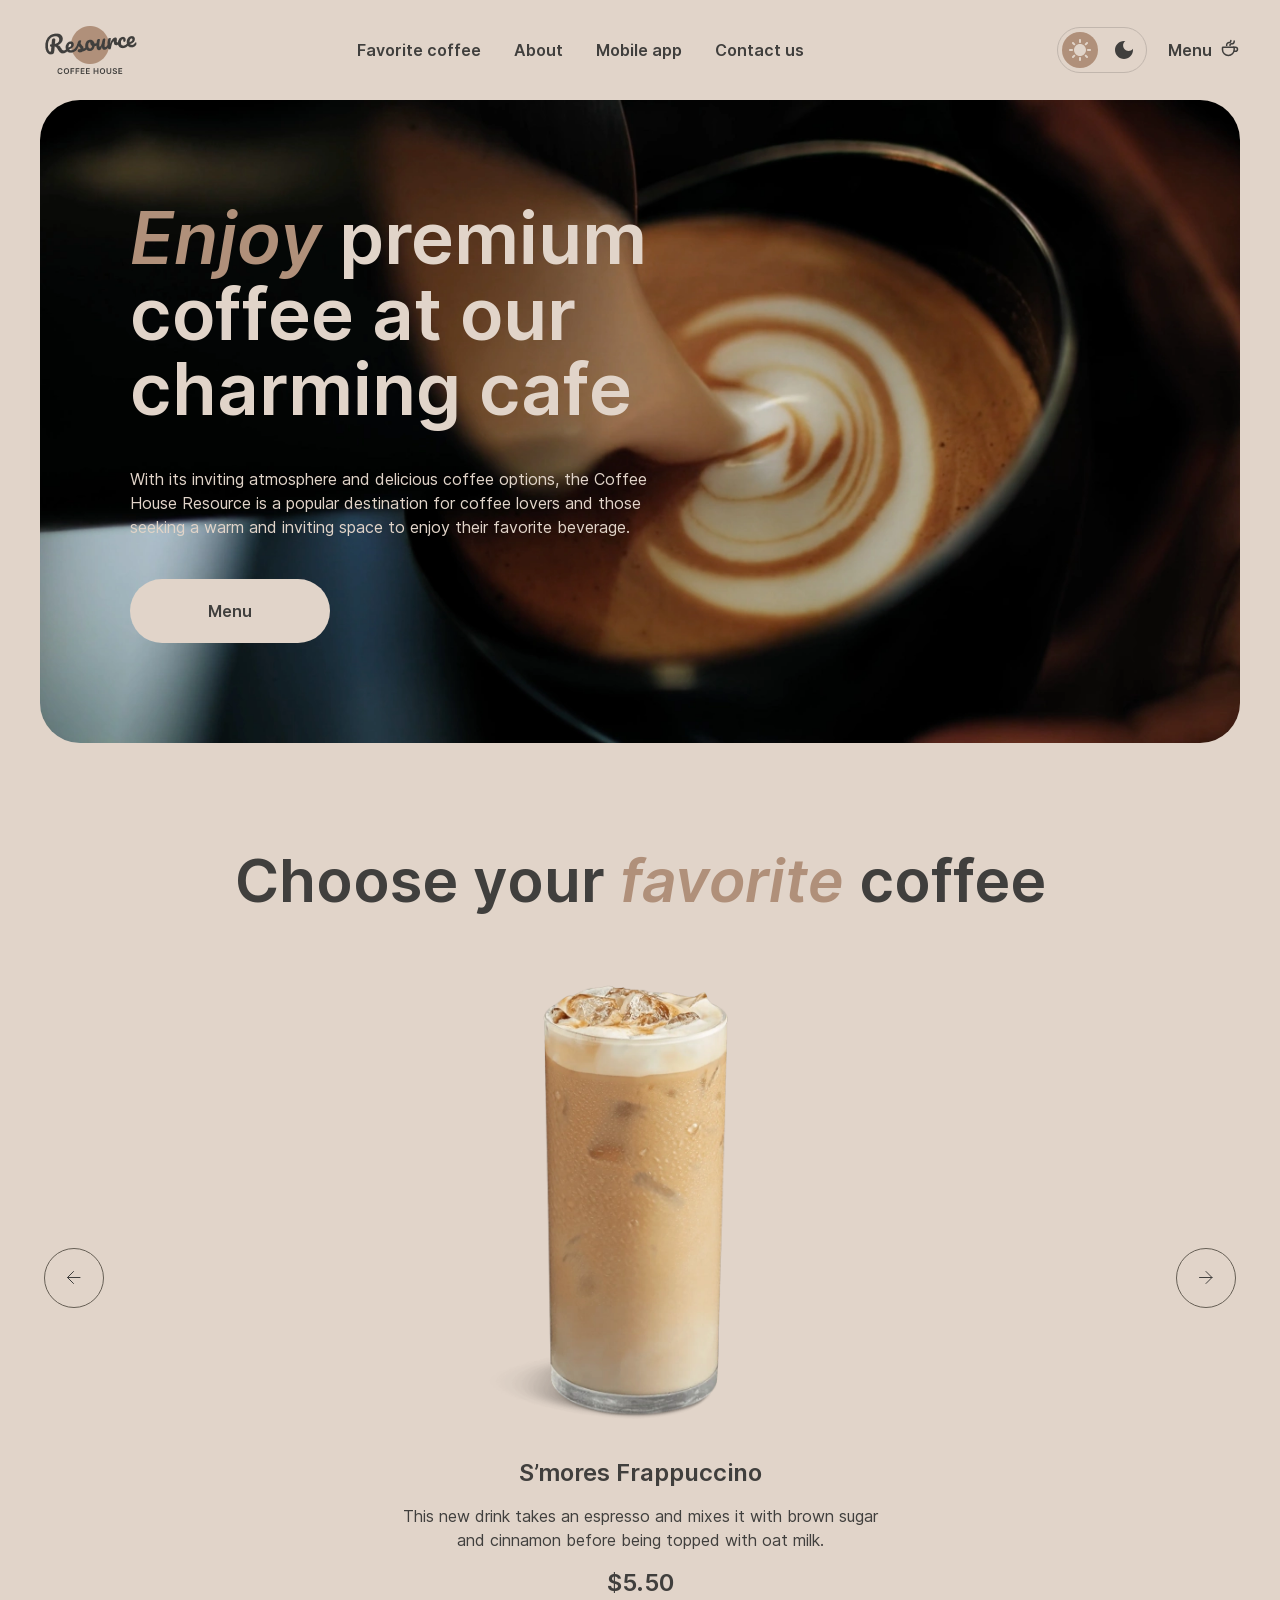
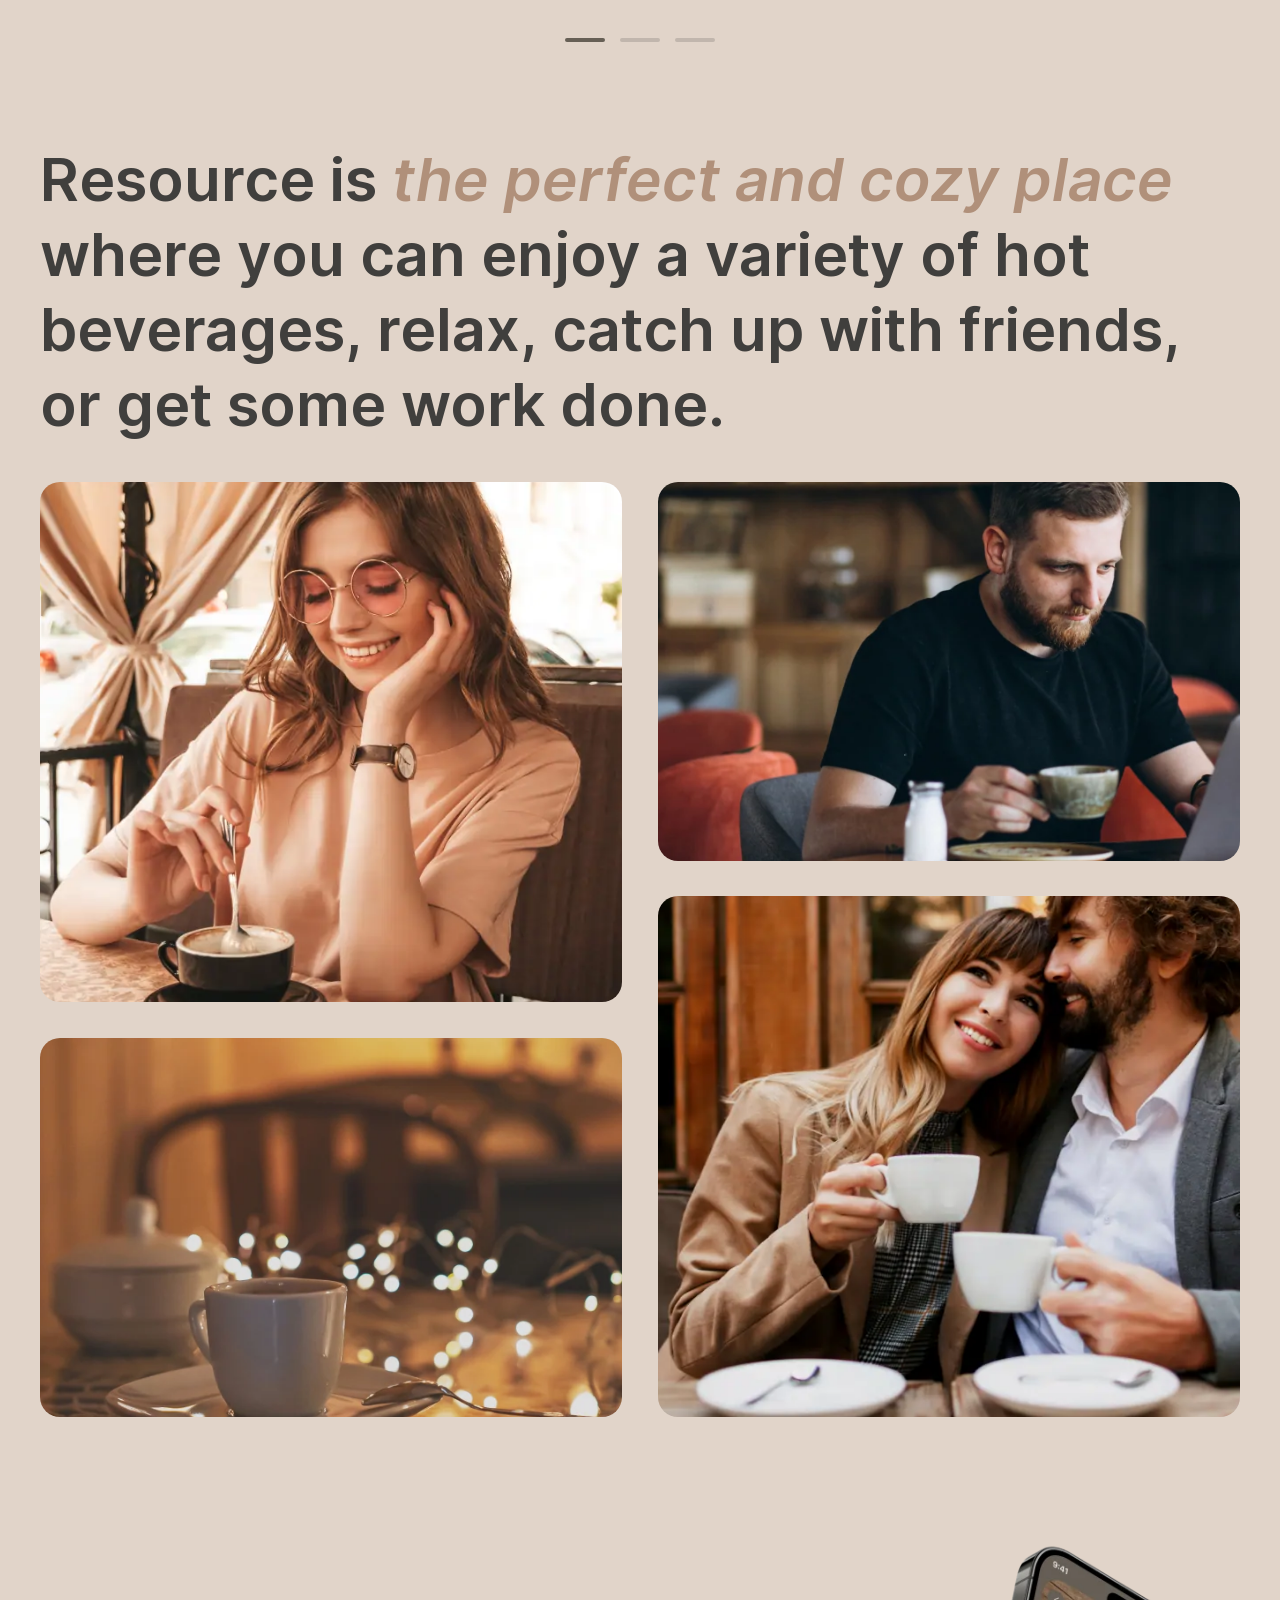
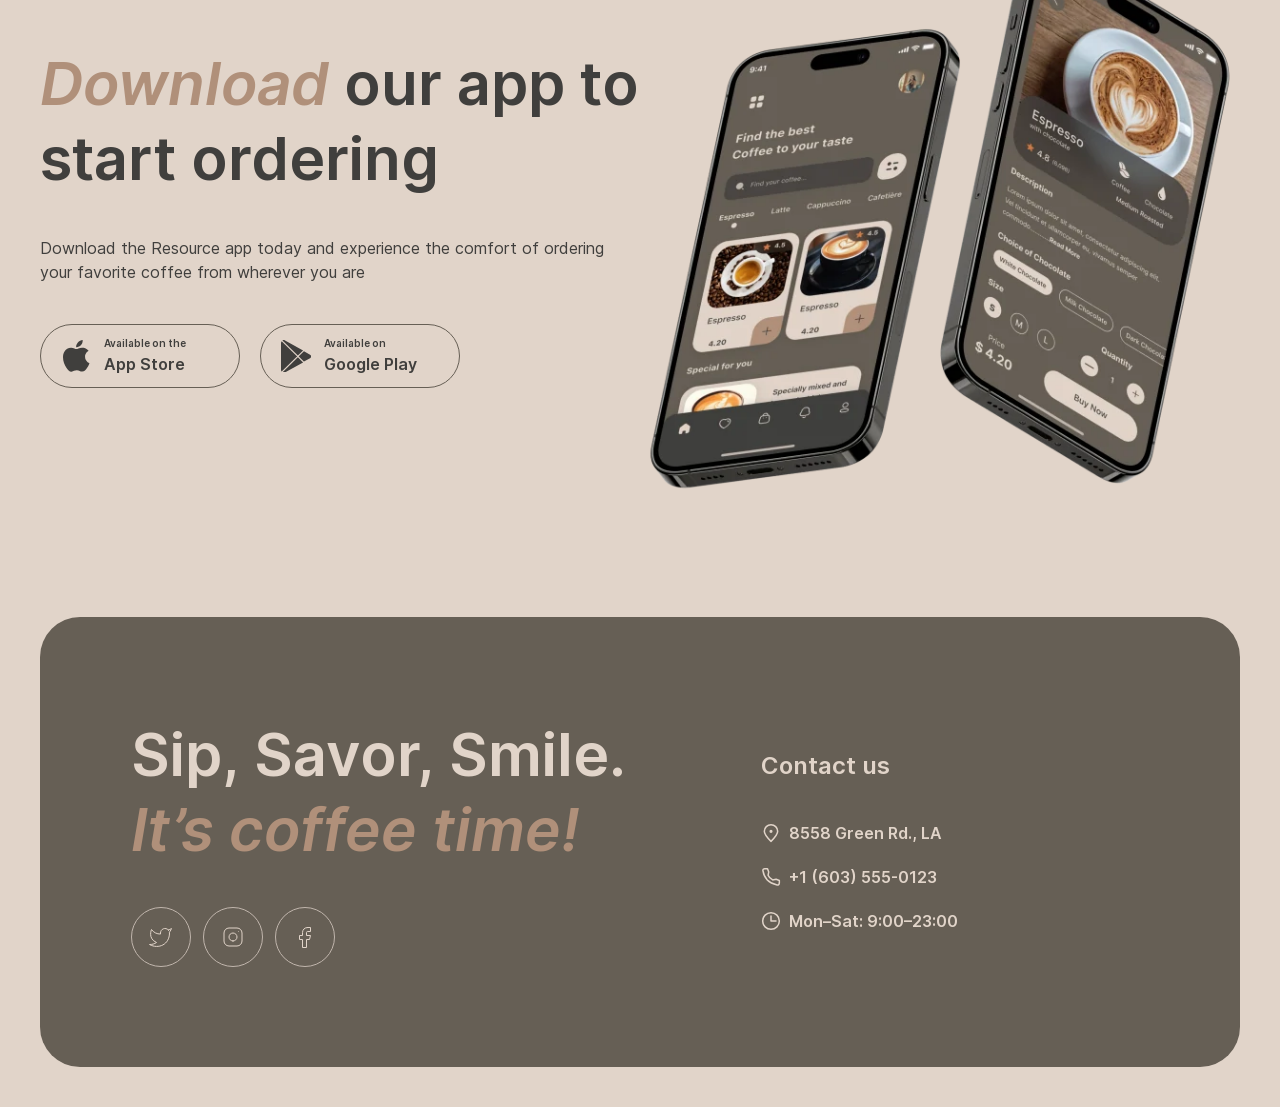
==== index.html @ cd3f3526 "feat: implement theme switching" ====
<!doctype html>
<html lang="en">
  <head>
    <meta charset="UTF-8" />
    <meta name="viewport" content="width=device-width, initial-scale=1.0" />
    <title>Coffee House</title>
    <link rel="stylesheet" href="./css/modern-normalize.css" />
    <link rel="stylesheet" href="./css/common.css" />
    <link rel="stylesheet" href="./css/header.css" />
    <link rel="stylesheet" href="./css/index.css" />
    <link rel="stylesheet" href="./css/footer.css" />

    <script>
      if (localStorage.getItem("theme-taty4-kcnThs7") === "dark") {
        document.documentElement.setAttribute("data-theme", "dark");
      }
    </script>

    <script type="module" defer src="./assets/js/index.js"></script>
  </head>
  <body>
    <div class="bgc-wrapper">
      <header class="header">
        <a class="header-logo" href="./index.html"></a>
        <nav class="header-nav">
          <ul class="nav-list">
            <li class="nav-item">
              <a href="#favorite-coffee">Favorite coffee</a>
            </li>
            <li class="nav-item"><a href="#about">About</a></li>
            <li class="nav-item"><a href="#mobile-apps">Mobile app</a></li>
            <li class="nav-item"><a href="#footer">Contact us</a></li>
          </ul>
        </nav>
        <div class="header-actions">
          <div class="header-theme">
            <input
              class="input-header"
              type="radio"
              name="theme"
              id="light-theme"
              value="light"
            />
            <label for="light-theme" class="label-light">
              <svg
                viewBox="0 0 22 22"
                xmlns="http://www.w3.org/2000/svg"
                xmlns:xlink="http://www.w3.org/1999/xlink"
                width="22.000000"
                height="22.000000"
                fill="none"
                customFrame="#000000"
              >
                <path
                  id="Sun"
                  d="M10 3L10 1C10 0.45 10.45 0 11 0C11.55 0 12 0.45 12 1L12 3C12 3.55 11.55 4 11 4C10.45 4 10 3.55 10 3ZM17.36 6.05L18.77 4.63C19.16 4.24 19.16 3.61 18.77 3.22C18.38 2.83 17.75 2.83 17.36 3.22L15.95 4.64C15.56 5.03 15.56 5.66 15.95 6.05C16.34 6.44 16.97 6.44 17.36 6.05ZM21 10L19 10C18.45 10 18 10.45 18 11C18 11.55 18.45 12 19 12L21 12C21.55 12 22 11.55 22 11C22 10.45 21.55 10 21 10ZM11 18C10.45 18 10 18.45 10 19L10 21C10 21.55 10.45 22 11 22C11.55 22 12 21.55 12 21L12 19C12 18.45 11.55 18 11 18ZM4.64 6.05L3.22 4.64C2.83 4.25 2.83 3.61 3.22 3.23C3.61 2.85 4.25 2.84 4.63 3.23L6.04 4.64C6.43 5.03 6.43 5.67 6.04 6.05C5.65 6.43 5.02 6.44 4.64 6.05ZM15.95 15.95C15.56 16.34 15.56 16.98 15.95 17.36L17.36 18.77C17.75 19.16 18.39 19.16 18.77 18.77C19.16 18.38 19.16 17.74 18.77 17.36L17.36 15.95C16.98 15.56 16.34 15.56 15.95 15.95ZM1 12L3 12C3.55 12 4 11.55 4 11C4 10.45 3.55 10 3 10L1 10C0.45 10 0 10.45 0 11C0 11.55 0.45 12 1 12ZM4.64 18.78L6.05 17.37C6.44 16.98 6.44 16.34 6.05 15.96C5.66 15.58 5.02 15.57 4.64 15.96L3.23 17.37C2.84 17.76 2.84 18.4 3.23 18.78C3.61 19.17 4.25 19.17 4.64 18.78ZM11 5C7.69 5 5 7.69 5 11C5 14.31 7.69 17 11 17C14.31 17 17 14.31 17 11C17 7.69 14.31 5 11 5Z"
                  fill-rule="evenodd"
                />
              </svg>
            </label>
            <input
              class="input-header"
              type="radio"
              name="theme"
              id="dark-theme"
              value="dark"
            />
            <label for="dark-theme" class="label-dark">
              <svg
                viewBox="0 0 18 18"
                xmlns="http://www.w3.org/2000/svg"
                xmlns:xlink="http://www.w3.org/1999/xlink"
                width="18.000000"
                height="18.000000"
                fill="none"
                customFrame="#000000"
              >
                <path
                  id="Moon"
                  d="M9 0C4.03 0 0 4.03 0 9C0 13.97 4.03 18 9 18C13.97 18 18 13.97 18 9C18 8.54 17.96 8.08 17.9 7.64C16.92 9.01 15.32 9.9 13.5 9.9C10.52 9.9 8.1 7.48 8.1 4.5C8.1 2.69 8.99 1.08 10.36 0.0999999C9.92 0.0399999 9.46 0 9 0Z"
                  fill-rule="nonzero"
                />
              </svg>
            </label>
          </div>
          <a class="link-menu" href="./coffee.html"
            >Menu
            <svg
              viewBox="0 0 20 20"
              xmlns="http://www.w3.org/2000/svg"
              xmlns:xlink="http://www.w3.org/1999/xlink"
              width="20.000000"
              height="20.000000"
              fill="none"
            >
              <path
                id="Vector"
                d="M0 7.73333C0 8.0647 0.268629 8.33333 0.6 8.33333L11.0667 8.33333C11.398 8.33333 11.6667 8.0647 11.6667 7.73333L11.6667 5.83333C11.6667 2.61167 9.05499 0 5.83333 0C2.61167 0 0 2.61167 0 5.83333L0 7.73333Z"
                stroke-linecap="round"
                stroke-linejoin="round"
                stroke-width="1.500000"
                transform="matrix(-1,0,0,-1,14.167,17.5)"
              />
              <path
                id="Vector 13"
                d="M4.16667 4.58333C4.16667 3.75 3.57143 2.91667 2.38095 2.91667C1.06599 2.91667 0 1.85068 0 0.535714L0 0"
                stroke-linecap="round"
                stroke-linejoin="round"
                stroke-width="1.500000"
                transform="matrix(-1,0,0,1,14.167,2.91675)"
              />
              <path
                id="Vector 14"
                d="M4.16667 5L4.16667 4.58333C4.16667 3.20262 3.04738 2.08333 1.66667 2.08333C0.746192 2.08333 0 1.33714 0 0.416667L0 0"
                stroke-linecap="round"
                stroke-linejoin="round"
                stroke-width="1.500000"
                transform="matrix(-1,0,0,1,10.833,2.5)"
              />
              <path
                id="Vector"
                d="M13.333 9.16675L15.4163 9.16675C16.5669 9.16675 17.4997 10.0995 17.4997 11.2501C17.4997 12.4007 16.5669 13.3334 15.4163 13.3334L14.1663 13.3334"
                stroke-linecap="round"
                stroke-linejoin="round"
                stroke-width="1.500000"
              />
            </svg>
          </a>
          <button class="burger-button"></button>
        </div>
      </header>
      <main>
        <section class="home-section">
          <div class="home-content">
            <h1 class="home-heading">
              <span class="text-accent">Enjoy</span> premium coffee at our
              charming cafe
            </h1>
            <p class="home-description">
              With its inviting atmosphere and delicious coffee options, the
              Coffee House Resource is a popular destination for coffee lovers
              and those seeking a warm and inviting space to enjoy their
              favorite beverage.
            </p>
            <a class="home-link" href="./coffee.html"
              ><span class="home-link-text"
                >Menu
                <svg
                  viewBox="0 0 20 20"
                  xmlns="http://www.w3.org/2000/svg"
                  xmlns:xlink="http://www.w3.org/1999/xlink"
                  width="20.000000"
                  height="20.000000"
                  fill="none"
                >
                  <path
                    id="Vector"
                    d="M0 7.73333C0 8.0647 0.268629 8.33333 0.6 8.33333L11.0667 8.33333C11.398 8.33333 11.6667 8.0647 11.6667 7.73333L11.6667 5.83333C11.6667 2.61167 9.05499 0 5.83333 0C2.61167 0 0 2.61167 0 5.83333L0 7.73333Z"
                    stroke-linecap="round"
                    stroke-linejoin="round"
                    stroke-width="1.500000"
                    transform="matrix(-1,0,0,-1,14.167,17.5)"
                  />
                  <path
                    id="Vector 13"
                    d="M4.16667 4.58333C4.16667 3.75 3.57143 2.91667 2.38095 2.91667C1.06599 2.91667 0 1.85068 0 0.535714L0 0"
                    stroke-linecap="round"
                    stroke-linejoin="round"
                    stroke-width="1.500000"
                    transform="matrix(-1,0,0,1,14.167,2.91675)"
                  />
                  <path
                    id="Vector 14"
                    d="M4.16667 5L4.16667 4.58333C4.16667 3.20262 3.04738 2.08333 1.66667 2.08333C0.746192 2.08333 0 1.33714 0 0.416667L0 0"
                    stroke-linecap="round"
                    stroke-linejoin="round"
                    stroke-width="1.500000"
                    transform="matrix(-1,0,0,1,10.833,2.5)"
                  />
                  <path
                    id="Vector"
                    d="M13.333 9.16675L15.4163 9.16675C16.5669 9.16675 17.4997 10.0995 17.4997 11.2501C17.4997 12.4007 16.5669 13.3334 15.4163 13.3334L14.1663 13.3334"
                    stroke-linecap="round"
                    stroke-linejoin="round"
                    stroke-width="1.500000"
                  />
                </svg>
              </span>
            </a>
          </div>
        </section>
        <section class="favorite-section" id="favorite-coffee">
          <h2 class="title-section">
            Choose your <span class="text-accent">favorite</span> coffee
          </h2>
          <div class="slider-container">
            <button class="slider-button slider-button-left">
              <svg
                viewBox="0 0 13.5 13.004"
                xmlns="http://www.w3.org/2000/svg"
                xmlns:xlink="http://www.w3.org/1999/xlink"
                width="13.500000"
                height="13.004028"
                fill="none"
                customFrame="#000000"
              >
                <path
                  id="Vector"
                  d="M13 6.50201L0.5 6.50201M6.5 12.502L0.5 6.50201L6.5 0.502014"
                  stroke-linecap="round"
                  stroke-linejoin="round"
                  stroke-width="1.000000"
                />
              </svg>
            </button>
            <div class="slide">
              <div class="slide-image">
                <img
                  src="./assets/images/slider/coffee-slider-1.webp"
                  alt="Image of frappuccino"
                />
              </div>
              <div class="slide-description">
                <h3 class="coffee-title">S’mores Frappuccino</h3>
                <p class="coffee-description">
                  This new drink takes an espresso and mixes it with brown sugar
                  and cinnamon before being topped with oat milk.
                </p>
                <p class="coffee-price">$5.50</p>
              </div>
            </div>
            <button class="slider-button slider-button-right">
              <svg
                viewBox="0 0 13.5 13.004"
                xmlns="http://www.w3.org/2000/svg"
                xmlns:xlink="http://www.w3.org/1999/xlink"
                width="13.500000"
                height="13.004028"
                fill="none"
                customFrame="#000000"
              >
                <path
                  id="Vector"
                  d="M12.5 6L0 6M6 12L0 6L6 0"
                  stroke-linecap="round"
                  stroke-linejoin="round"
                  stroke-width="1.000000"
                  transform="matrix(-1,0,0,1,13,0.502014)"
                />
              </svg>
            </button>
          </div>
          <div class="bullets-container">
            <span class="bullet active"></span>
            <span class="bullet"></span>
            <span class="bullet"></span>
          </div>
        </section>
        <section class="about-section" id="about">
          <h2 class="title-section">
            Resource is
            <span class="text-accent">the perfect and cozy place</span> where
            you can enjoy a variety of hot beverages, relax, catch up with
            friends, or get some work done.
          </h2>
          <div class="about-gallery">
            <div class="about-gallery-part">
              <div class="about-gallery-item item-1">
                <img src="./assets/images/about/about-1 .webp" alt="" />
              </div>
              <div class="about-gallery-item item-2">
                <img src="./assets/images/about/about-2.webp" alt="" />
              </div>
            </div>
            <div class="about-gallery-part">
              <div class="about-gallery-item item-3">
                <img src="./assets/images/about/about-3.webp" alt="" />
              </div>
              <div class="about-gallery-item item-4">
                <img src="./assets/images/about/about-4.webp" alt="" />
              </div>
            </div>
          </div>
        </section>
        <section class="section-apps" id="mobile-apps">
          <div class="apps-content">
            <h2 class="title-section">
              <span class="text-accent">Download</span> our app to start
              ordering
            </h2>
            <p class="apps-description">
              Download the Resource app today and experience the comfort of
              ordering your favorite coffee from wherever you are
            </p>

            <div class="apps-buttons">
              <button class="apps-button button-app-store">
                <svg
                  viewBox="0 0 26.4092 31.6486"
                  xmlns="http://www.w3.org/2000/svg"
                  xmlns:xlink="http://www.w3.org/1999/xlink"
                  width="30.409180"
                  height="31.648560"
                  fill="none"
                  customFrame="#000000"
                >
                  <path
                    id="Vector"
                    d="M19.648 -0C19.8592 1.872 19.0983 3.7167 17.9863 5.07264C16.8259 6.40748 14.9695 7.42846 13.1615 7.29696C12.9248 5.49566 13.8409 3.58024 14.8664 2.41164C16.0256 1.08548 18.0384 0.06948 19.648 -0ZM25.5669 10.7989C25.3653 10.9162 22.0212 12.8621 22.0578 16.8306C22.0998 21.6229 26.3572 23.2071 26.4093 23.2245C26.3839 23.3361 25.7426 25.5108 24.1458 27.719C22.8124 29.6629 21.4153 31.5635 19.1963 31.5982C18.1414 31.6219 17.429 31.3261 16.6868 31.0179C15.9125 30.6964 15.1057 30.3614 13.8435 30.3614C11.3483 30.3614 10.576 31.5635 8.50842 31.6466C6.39504 31.7223 4.7804 29.5711 3.3986 27.6446C0.6363 23.7107 -1.514 16.5589 1.36918 11.6922C2.76624 9.30542 5.31352 7.76836 8.03638 7.72742C9.2354 7.70352 10.3854 8.15406 11.3935 8.549C12.1645 8.85104 12.8524 9.12056 13.4159 9.12056C13.9109 9.12056 14.5795 8.86182 15.3589 8.56024C16.5871 8.08496 18.0901 7.50334 19.6213 7.66044C20.6684 7.6902 23.6483 8.06362 25.5709 10.7966L25.5669 10.7989Z"
                    fill-rule="evenodd"
                  />
                </svg>

                <span class="apps-button-content">
                  <span class="apps-button-available">Available on the</span>
                  <span class="apps-button-name">App Store</span>
                </span>
              </button>
              <button class="apps-button button-google-play">
                <svg
                  viewBox="0 0 30.3428 32.7933"
                  xmlns="http://www.w3.org/2000/svg"
                  xmlns:xlink="http://www.w3.org/1999/xlink"
                  width="30.342773"
                  height="32.793335"
                  fill="none"
                  customFrame="#000000"
                >
                  <g id="Icon">
                    <path
                      id="Vector"
                      d="M0.572202 30.0694C0.209755 29.6994 0 29.1235 0 28.3776L0 1.77295C0 1.02708 0.209755 0.451132 0.572202 0.0812048L0.661658 0L15.9523 14.9024L15.9523 15.2542L0.661658 30.1566L0.572202 30.0694Z"
                      fill-rule="nonzero"
                      transform="matrix(1,0,0,-1,0,31.4724)"
                    />
                    <path
                      id="Vector"
                      d="M5.09122 0L0 4.96996L0 5.32184L5.09739 10.2918L5.21152 10.2271L11.2482 6.87824C12.971 5.92786 12.971 4.36394 11.2482 3.40754L5.21152 0.0646638L5.09122 0Z"
                      fill-rule="nonzero"
                      transform="matrix(1,0,0,-1,17.8027,21.54)"
                    />
                    <path
                      id="Vector"
                      d="M20.5916 10.3926L15.3801 15.4739L0 0.476785C0.572203 -0.109685 1.50531 -0.180363 2.56643 0.406106L20.5916 10.3926Z"
                      fill-rule="nonzero"
                      transform="matrix(1,0,0,-1,1.49805,32.7935)"
                    />
                    <path
                      id="Vector"
                      d="M20.5916 5.08123L2.56643 15.0678C1.50531 15.6482 0.572203 15.5775 0 14.9911L15.3801 0L20.5916 5.08123Z"
                      fill-rule="nonzero"
                      transform="matrix(1,0,0,-1,1.49805,15.4688)"
                    />
                  </g>
                </svg>
                <span class="apps-button-content">
                  <span class="apps-button-available">Available on</span>
                  <span class="apps-button-name">Google Play</span>
                </span>
              </button>
            </div>
          </div>
          <div class="apps-image">
            <img src="./assets/images/mobile-screens.webp" alt="" />
          </div>
        </section>
      </main>
      <footer class="footer" id="footer">
        <div class="footer-offer">
          <h2 class="title-section">
            Sip, Savor, Smile.
            <span class="text-accent">It’s coffee time!</span>
          </h2>
          <ul class="social-link-list">
            <li class="social-link-item">
              <a class="social-link-link" href="#"
                ><svg
                  viewBox="0 0 23 18.949"
                  xmlns="http://www.w3.org/2000/svg"
                  xmlns:xlink="http://www.w3.org/1999/xlink"
                  width="23.000000"
                  height="18.948975"
                  fill="none"
                  customFrame="#000000"
                >
                  <path
                    id="Vector"
                    d="M19.36 2.04518C18.7577 1.35269 17.9573 0.861875 17.067 0.639109C16.1767 0.416343 15.2395 0.472378 14.3821 0.799636C13.5247 1.12689 12.7884 1.70958 12.273 2.4689C11.7575 3.22821 11.4877 4.12752 11.5 5.04518L11.5 6.04518C9.74263 6.09075 8.00127 5.701 6.43101 4.91063C4.86074 4.12026 3.51032 2.95382 2.5 1.51518C2.5 1.51518 -1.5 10.5152 7.5 14.5152C5.44053 15.9131 2.98716 16.6141 0.5 16.5152C9.5 21.5152 20.5 16.5152 20.5 5.01518C20.4991 4.73664 20.4723 4.45878 20.42 4.18518C21.4406 3.17868 22.5 0.515183 22.5 0.515183C22.5 0.515183 20.4821 1.70729 19.36 2.04518Z"
                    fill-rule="nonzero"
                    stroke-linecap="round"
                    stroke-linejoin="round"
                    stroke-width="1.000000"
                  />
                </svg>
              </a>
            </li>
            <li class="social-link-item">
              <a class="social-link-link" href="#">
                <svg
                  viewBox="0 0 24 24"
                  xmlns="http://www.w3.org/2000/svg"
                  width="24"
                  height="24"
                  fill="none"
                  stroke="currentColor"
                  stroke-width="1"
                >
                  <path
                    id="Vector"
                    d="M12 16C9.79086 16 8 14.2091 8 12C8 9.79086 9.79086 8 12 8C14.2091 8 16 9.79086 16 12C16 14.2091 14.2091 16 12 16Z"
                    stroke-linecap="round"
                    stroke-linejoin="round"
                  />
                  <path
                    id="Vector"
                    d="M3 16C3 18.7614 5.23858 21 8 21L16 21C18.7614 21 21 18.7614 21 16L21 8C21 5.23858 18.7614 3 16 3L8 3C5.23858 3 3 5.23858 3 8L3 16Z"
                  />
                  <path
                    id="Vector"
                    d="M17.5 6.51L17.51 6.5"
                    stroke-linecap="round"
                    stroke-linejoin="round"
                  />
                </svg>
              </a>
            </li>
            <li class="social-link-item">
              <a class="social-link-link" href="#">
                <svg
                  viewBox="0 0 12 21"
                  xmlns="http://www.w3.org/2000/svg"
                  xmlns:xlink="http://www.w3.org/1999/xlink"
                  width="12.000000"
                  height="21.000000"
                  fill="none"
                  customFrame="#000000"
                >
                  <path
                    id="Vector"
                    d="M8.5 0.5C7.17392 0.5 5.90215 1.02678 4.96447 1.96447C4.02678 2.90215 3.5 4.17392 3.5 5.5L3.5 8.5L0.5 8.5L0.5 12.5L3.5 12.5L3.5 20.5L7.5 20.5L7.5 12.5L10.5 12.5L11.5 8.5L7.5 8.5L7.5 5.5C7.5 5.23478 7.60536 4.98043 7.79289 4.79289C7.98043 4.60536 8.23478 4.5 8.5 4.5L11.5 4.5L11.5 0.5L8.5 0.5Z"
                    fill-rule="nonzero"
                    stroke-linecap="round"
                    stroke-linejoin="round"
                    stroke-width="1.000000"
                  />
                </svg>
              </a>
            </li>
          </ul>
        </div>
        <div class="footer-contacts">
          <h3 class="heading-contacts">Contact us</h3>
          <ul class="contacts-list">
            <li class="contacts-item">
              <a
                class="contacts-link"
                href="https://www.google.com/maps/place/44%C2%B002'12.2%22N+123%C2%B007'31.7%22W/@44.0367104,-123.1280595,17z/data=!3m1!4b1!4m4!3m3!8m2!3d44.0367104!4d-123.1254846?entry=ttu&g_ep=EgoyMDI2MDkxNi4wIKXMDSoASAFQAw%3D%3D"
                target="_blank"
                rel="noopener noreferrer"
              >
                <svg
                  viewBox="0 0 20 20"
                  xmlns="http://www.w3.org/2000/svg"
                  xmlns:xlink="http://www.w3.org/1999/xlink"
                  width="20.000000"
                  height="20.000000"
                  fill="none"
                >
                  <rect
                    id="pin-alt"
                    width="20.000000"
                    height="20.000000"
                    x="0.000000"
                    y="0.000000"
                  />
                  <path
                    id="Ellipse"
                    d="M9.99967 18.3332C9.99967 18.3332 3.33301 12.0151 3.33301 8.33317C3.33301 4.65127 6.31778 1.6665 9.99967 1.6665C13.6816 1.6665 16.6663 4.65127 16.6663 8.33317C16.6663 12.0151 9.99967 18.3332 9.99967 18.3332Z"
                    fill-rule="nonzero"
                    stroke="rgb(225,212,201)"
                    stroke-width="1.500000"
                  />
                  <path
                    id="Vector"
                    d="M10.0003 9.16667C10.4606 9.16667 10.8337 8.79357 10.8337 8.33333C10.8337 7.8731 10.4606 7.5 10.0003 7.5C9.54009 7.5 9.16699 7.8731 9.16699 8.33333C9.16699 8.79357 9.54009 9.16667 10.0003 9.16667Z"
                    fill="rgb(225,212,201)"
                    fill-rule="nonzero"
                  />
                  <path
                    id="Vector"
                    d="M10.0003 9.16667C9.54009 9.16667 9.16699 8.79357 9.16699 8.33333C9.16699 7.8731 9.54009 7.5 10.0003 7.5C10.4606 7.5 10.8337 7.8731 10.8337 8.33333C10.8337 8.79357 10.4606 9.16667 10.0003 9.16667Z"
                    fill-rule="nonzero"
                    stroke="rgb(225,212,201)"
                    stroke-linecap="round"
                    stroke-linejoin="round"
                    stroke-width="1.500000"
                  />
                </svg>
                <span>8558 Green Rd., LA</span>
              </a>
            </li>
            <li class="contacts-item">
              <a class="contacts-link" href="tel:+375291234567">
                <svg
                  viewBox="0 0 20 20"
                  xmlns="http://www.w3.org/2000/svg"
                  xmlns:xlink="http://www.w3.org/1999/xlink"
                  width="20.000000"
                  height="20.000000"
                  fill="none"
                >
                  <rect
                    id="phone"
                    width="20.000000"
                    height="20.000000"
                    x="0.000000"
                    y="0.000000"
                  />
                  <path
                    id="Path"
                    d="M11.6665 12.9165C9.34845 11.753 7.91654 10.4165 7.08321 8.33317L7.72483 4.89142L6.51197 1.6665L3.72946 1.6665C2.60191 1.6665 1.7147 2.59979 1.90113 3.71181C2.29897 6.08478 3.37245 10.0391 6.24987 12.9165C9.27291 15.9395 13.5648 17.3312 16.1366 17.9284C17.2978 18.198 18.3332 17.2907 18.3332 16.0986L18.3332 13.4842L15.0984 12.2515L11.6665 12.9165Z"
                    fill-rule="nonzero"
                    stroke="rgb(225,212,201)"
                    stroke-linecap="round"
                    stroke-linejoin="round"
                    stroke-width="1.500000"
                  />
                </svg>
                <span>+1 (603) 555-0123</span>
              </a>
            </li>
            <li class="contacts-item">
              <a class="contacts-link" href="">
                <svg
                  viewBox="0 0 20 20"
                  xmlns="http://www.w3.org/2000/svg"
                  xmlns:xlink="http://www.w3.org/1999/xlink"
                  width="20.000000"
                  height="20.000000"
                  fill="none"
                >
                  <rect
                    id="clock"
                    width="20.000000"
                    height="20.000000"
                    x="0.000000"
                    y="0.000000"
                  />
                  <path
                    id="Vector"
                    d="M10 5L10 10L15 10"
                    stroke="rgb(225,212,201)"
                    stroke-linecap="round"
                    stroke-linejoin="round"
                    stroke-width="1.500000"
                  />
                  <path
                    id="Vector"
                    d="M10.0003 18.3332C5.39795 18.3332 1.66699 14.6022 1.66699 9.99984C1.66699 5.39746 5.39795 1.6665 10.0003 1.6665C14.6027 1.6665 18.3337 5.39746 18.3337 9.99984C18.3337 14.6022 14.6027 18.3332 10.0003 18.3332Z"
                    stroke="rgb(225,212,201)"
                    stroke-linecap="round"
                    stroke-linejoin="round"
                    stroke-width="1.500000"
                  />
                </svg>
                <span>Mon–Sat: 9:00–23:00</span>
              </a>
            </li>
          </ul>
        </div>
      </footer>
    </div>
  </body>
</html>
---- css/common.css ----
h1,
h2,
h3,
h4,
p,
figure {
  margin: 0;
}

ul,
ol {
  list-style: none;
  margin: 0;
  padding: 0;
}

a {
  text-decoration: none;
  color: inherit;
}

img {
  max-width: 100%;
  display: block;
}

@font-face {
  font-display: swap;
  font-family: "Inter";
  font-style: normal;
  font-weight: 400;
  src: url("../assets/fonts/Inter-Regular.woff2") format("woff2");
}

@font-face {
  font-display: swap;
  font-family: "Inter";
  font-style: italic;
  font-weight: 400;
  src: url("../assets/fonts/Inter-Italic.woff2") format("woff2");
}

@font-face {
  font-display: swap;
  font-family: "Inter";
  font-style: normal;
  font-weight: 600;
  src: url("../assets/fonts/Inter-SemiBold.woff2") format("woff2");
}

@font-face {
  font-display: swap;
  font-family: "Inter";
  font-style: italic;
  font-weight: 600;
  src: url("../assets/fonts/Inter-SemiBoldItalic.woff2") format("woff2");
}

:root {
  --text-primary: #403f3d;
  --text-inverse: #e1d4c9;
  --text-accent: #b0907a;

  --bgc-page: #e1d4c9;
  --bgc-container: #665f55;
  --bgc-overlay: #403f3dcc;

  --border-primary: #c1b6ad;
  --border-inverse: #665f55;

  --fs-basic: 1rem;

  --logo-url: url("../assets/images/logo/logo.png");
}

[data-theme="dark"] {
  --text-primary: #e1d4c9;

  --bgc-page: #292826;
  --bgc-container: #403f3d;
  --bgc-overlay: #292826;

  --border-primary: #665f55;
  --border-inverse: #c1b6ad;

  --logo-url: url("../assets/images/logo/logo-dark.png");
}
*/ html {
  scroll-behavior: smooth;
}

body {
  font-family: "Inter", sans-serif;
  font-size: var(--fs-basic);
  color: var(--text-primary);
}

.bgc-wrapper {
  max-width: 1440px;
  margin: 0 auto;
  padding: 20px 40px 40px;
  background-color: var(--bgc-page);
}

.title-section {
  font-size: 3.75rem;
  font-weight: 600;
  line-height: 125%;
  letter-spacing: 0;
}

.text-accent {
  font-style: italic;
  color: var(--text-accent);
}

@media (max-width: 768px) {
  .bgc-wrapper {
    padding-inline: clamp(
      16px,
      calc(16px + (40 - 16) * ((100vw - 380px) / (768 - 380))),
      40px
    );
  }

  .title-section {
    font-size: clamp(
      32px,
      calc(32px + (60 - 32) * ((100vw - 380px) / (768 - 380))),
      60px
    );
  }
}
---- css/header.css ----
.header {
  display: flex;
  justify-content: space-between;
  align-items: center;
  gap: 15px;
  width: 100%;
}

.header-logo {
  display: block;
  flex-shrink: 0;
  width: 100px;
  height: 60px;
  background: var(--logo-url) no-repeat center / cover;
}

.nav-list {
  display: flex;
  gap: clamp(
    10px,
    calc(10px + (40 - 10) * ((100vw - 768px) / (1440 - 768))),
    40px
  );
}

.nav-item a {
  display: block;
  font-size: 1rem;
  font-weight: 600;
  line-height: 150%;
  letter-spacing: 0%;
  transition: color 0.3s;
}

.header-actions {
  display: flex;
  align-items: center;
  margin-left: clamp(
    10px,
    calc(10px + (44 - 10) * ((100vw - 768px) / (1440 - 768))),
    44px
  );
  gap: clamp(
    10px,
    calc(10px + (24 - 10) * ((100vw - 768px) / (1440 - 768))),
    24px
  );
}

.header-theme {
  display: flex;
  gap: 8px;
  padding: 4px;
  border-radius: 100px;
  border: 1px solid var(--border-primary);
}

input[type="radio"] {
  opacity: 0;
  position: absolute;
  z-index: -1;
}

.input-header:checked + label {
  background-color: var(--text-accent);

  svg {
    fill: var(--text-inverse);
  }
}

.label-light,
.label-dark {
  display: flex;
  justify-content: center;
  align-items: center;
  width: 36px;
  height: 36px;
  border-radius: 100px;
  cursor: pointer;
  transition: background-color 0.3s;

  svg {
    fill: var(--text-primary);
    transition: fill 0.3s;
  }
}

.link-menu {
  position: relative;
  display: flex;
  gap: 8px;
  font-weight: 600;
  line-height: 150%;
  letter-spacing: 0%;
  color: var(--text-primary);

  &.active {
    pointer-events: none;

    &::after {
      width: 100%;
    }
  }

  svg {
    stroke: var(--text-primary);
  }
}

.link-menu::after {
  content: "";
  display: block;
  position: absolute;
  bottom: -3px;
  width: 0;
  height: 2px;
  background-color: var(--text-primary);
  transition: width 0.3s;
}

.burger-button {
  display: none;
  position: relative;
  width: 44px;
  height: 44px;
  border-radius: 50%;
  border: 1px solid var(--border-inverse);
  background-color: transparent;
}

.burger-button::before,
.burger-button::after {
  content: "";
  display: block;
  position: absolute;
  left: 50%;
  transform: translateX(-50%);
  width: 16px;
  border: 1px solid var(--text-primary);
}

.burger-button::before {
  top: 17px;
}

.burger-button::after {
  bottom: 17px;
}

/* Media */

@media (hover: hover) and (pointer: fine) {
  .nav-item a:hover {
    color: var(--border-inverse);
  }

  .label-light:hover,
  .label-dark:hover {
    background-color: var(--border-inverse);

    svg {
      fill: var(--text-inverse);
    }
  }

  .link-menu:hover::after {
    width: 100%;
  }
}

@media (max-width: 768px) {
  .label-light,
  .label-dark {
    width: 44px;
    height: 40px;
  }
  .burger-button {
    display: block;
  }

  .link-menu {
    display: none;
  }

  /* Adaptive burger menu */

  .header-nav {
    display: none;
  }

  .nav-list {
    gap: 60px;
  }

  .header-actions {
    gap: clamp(
      12px,
      calc(12px + (24 - 12) * ((100vw - 380px) / (768 - 380))),
      24px
    );
  }
}
---- css/index.css ----
.home-section {
  padding: 100px;
  padding-inline: clamp(
    60px,
    calc(60px + (100 - 60) * ((100vw - 768px) / (1440 - 768))),
    100px
  );
  margin-top: 20px;
  background-image: url(../assets/images/img-hero.webp);
  background-size: cover;
  background-repeat: no-repeat;
  background-position: center;
  border-radius: 40px;
}

.home-content {
  display: flex;
  flex-direction: column;
  max-width: 530px;
  gap: 40px;
}

.home-heading {
  font-size: 4.5rem;
  font-weight: 600;
  line-height: 105%;
  letter-spacing: 0;
  color: var(--text-inverse);
}

.home-description {
  line-height: 150%;
  letter-spacing: 0;
  color: var(--text-inverse);
}

.home-link {
  line-height: 150%;
  font-weight: 600;
  color: var(--text-primary);
  padding: 1.25rem;
  background-color: var(--bgc-page);
  max-width: 200px;
  border-radius: 100px;
  text-align: center;
}

.home-link-text {
  position: relative;

  svg {
    stroke: var(--text-primary);
    display: block;
    opacity: 0;
    position: absolute;
    top: 50%;
    right: -8px;
    transform: translate(100%, -50%);
    transition: opacity 0.3s;
  }
}

/* Favorite section */

.favorite-section {
  margin-top: 100px;
  display: flex;
  flex-direction: column;
  align-items: center;
  gap: 40px;

  .title-section {
    text-align: center;
  }
}

.slider-container {
  display: flex;
  align-items: center;
  justify-content: space-between;
  width: calc(100% - 8px);
}

.slide {
  display: flex;
  flex-direction: column;
  gap: 20px;
}

.slide-image {
  max-width: 480px;
}

.slider-button {
  display: flex;
  justify-content: center;
  align-items: center;
  flex-shrink: 0;
  width: 60px;
  height: 60px;
  background-color: transparent;
  border-radius: 50%;
  border: 1px solid var(--border-inverse);
  cursor: pointer;
  transition:
    background-color 0.3s,
    border-color 0.3s;

  svg {
    stroke: var(--text-primary);
    transition: stroke 0.3s;
  }
}

.coffee-title,
.coffee-price {
  font-size: 1.5rem;
  font-weight: 600;
  line-height: 125%;
  letter-spacing: 0%;
}

.coffee-description,
.apps-description {
  line-height: 150%;
  letter-spacing: 0;
}

.slide-description {
  display: flex;
  flex-direction: column;
  gap: 16px;
  max-width: 480px;
  align-items: center;

  .coffee-description {
    text-align: center;
  }
}

.bullets-container {
  display: flex;
  gap: 15px;
}

.bullet {
  display: block;
  height: 4px;
  width: 40px;
  background-color: var(--border-primary);
  border-radius: 100px;
  cursor: pointer;

  &.active {
    background-color: var(--border-inverse);
  }
}

/* About section */

.about-section {
  margin-top: 100px;
  display: flex;
  flex-direction: column;
  gap: 40px;
}

.about-gallery {
  display: flex;
  justify-content: space-between;
  gap: clamp(
    20px,
    calc(20px + (40 - 20) * ((100vw - 768px) / (1440 - 768))),
    40px
  );
}

.about-gallery-part {
  display: flex;
  flex-direction: column;
  gap: clamp(
    20px,
    calc(20px + (40 - 20) * ((100vw - 768px) / (1440 - 768))),
    40px
  );
}

.item-1,
.item-4 {
  aspect-ratio: 660 / 590;
}

.item-2,
.item-3 {
  aspect-ratio: 660 / 430;
}

.about-gallery-item {
  width: 100%;
  max-width: 660px;
  overflow: hidden;
  border-radius: 20px;

  img {
    display: block;
    width: 100%;
    height: 100%;
    object-fit: cover;
    object-position: center;

    transform: scale(1.1);
  }
}

/* Section Mobile app */

.section-apps {
  margin-top: 100px;
  display: flex;
  justify-content: space-between;
  align-items: center;
}

.apps-content {
  display: flex;
  flex-direction: column;
  gap: 40px;
  max-width: 600px;
}

.apps-buttons {
  display: flex;
  gap: 20px;
}

.apps-button {
  display: flex;
  align-items: center;
  background-color: transparent;
  padding: 11px 20px;
  gap: 13px;
  border: 1px solid var(--border-inverse);
  border-radius: 100px;
  max-width: 200px;
  width: 100%;
  transition:
    background-color 0.3s,
    border-color 0.3s;
  cursor: pointer;

  svg {
    fill: var(--text-primary);
    transition: fill 0.3s;
  }
}

.apps-button-content {
  display: flex;
  flex-direction: column;
  align-items: flex-start;
  gap: 2px;
}

.apps-button-available {
  font-size: 0.625rem;
  font-weight: 600;
  line-height: 140%;
  letter-spacing: 0;
  color: var(--text-primary);
  transition: color 0.3s;
}

.apps-button-name {
  font-weight: 600;
  line-height: 150%;
  letter-spacing: 0;
  color: var(--text-primary);
  transition: color 0.3s;
}

/* Media */

@media (hover: hover) and (pointer: fine) {
  .home-link:hover svg {
    opacity: 1;
  }

  .slider-button:hover {
    background-color: var(--bgc-container);
    border-color: var(--bgc-container);

    svg {
      stroke: var(--text-inverse);
    }
  }

  .apps-button:hover {
    background-color: var(--bgc-container);
    border-color: var(--bgc-container);

    .apps-button-available,
    .apps-button-name {
      color: var(--text-inverse);
    }
    svg {
      fill: var(--text-inverse);
    }
  }
}

@media (max-width: 768px) {
  .home-section {
    padding: clamp(
        60px,
        calc(60px + (100 - 60) * ((100vw - 380px) / (768 - 380))),
        100px
      )
      clamp(
        16px,
        calc(16px + (60 - 16) * ((100vw - 380px) / (768 - 380))),
        60px
      );
  }

  .home-heading {
    line-height: 105%;
    font-size: clamp(
      42px,
      calc(42px + (72 - 42) * ((100vw - 380px) / (768 - 380))),
      72px
    );
  }

  .slider-container {
    width: 100%;
  }

  .about-gallery {
    flex-direction: column;
    align-items: center;
    gap: 40px;
  }

  .about-gallery-part {
    width: 100%;
  }

  .item-2,
  .item-3 {
    display: none;
  }

  .about-gallery-item {
    max-width: none;

    img {
      transform: scale(1.05);
    }
  }

  .item-1,
  .item-4 {
    height: 590px;
    /*  aspect-ratio: 688 / 590; */
    aspect-ratio: auto;
  }

  .section-apps {
    align-items: flex-start;
    flex-direction: column;
    gap: clamp(
      40px,
      calc(40px + (100 - 40) * ((100vw - 380px) / (768 - 380))),
      100px
    );

    .apps-content {
      max-width: none;
    }

    .title-section {
      max-width: 600px;
    }

    .apps-image {
      align-self: center;
    }
  }
}

@media (max-width: 535px) {
  .slider-button {
    display: none;
  }
}

@media (max-width: 485px) {
  .home-heading {
    line-height: 115%;
  }

  .about-gallery-item {
    img {
      transform: scale(1.25);
    }
  }
  .section-apps {
    .title-section {
      max-width: 300px;
    }
  }

  .apps-buttons {
    flex-direction: column;
  }

  .footer {
    .title-section {
      max-width: 300px;
    }
  }
}
---- css/footer.css ----
.footer {
  margin-top: 100px;
  display: flex;
  align-items: center;
  gap: 100px;
  padding: 100px
    clamp(
      60px,
      calc(60px + (100 - 60) * ((100vw - 760px) / (1440 - 768))),
      100px
    );
  background-color: var(--bgc-container);
  border-radius: 40px;

  .title-section {
    color: var(--text-inverse);
  }
}

.footer-offer,
.footer-contacts {
  display: flex;
  flex-direction: column;
  gap: 40px;
  max-width: 530px;
}

.social-link-list {
  display: flex;
  gap: 12px;
}

.social-link-link {
  display: flex;
  justify-content: center;
  align-items: center;
  width: 60px;
  height: 60px;
  border-radius: 50%;
  border: 1px solid var(--border-primary);
  transition:
    border-color 0.3s,
    background-color 0.3s;

  svg {
    stroke: var(--text-inverse);
    transition: 0.3s;
  }
}

.heading-contacts {
  font-size: 1.5rem;
  font-weight: 600;
  line-height: 125%;
  letter-spacing: 0%;
  color: var(--text-inverse);
}

.contacts-list {
  display: flex;
  flex-direction: column;
  gap: 20px;
}

.contacts-link {
  position: relative;
  display: flex;
  align-items: center;
  gap: 8px;
  color: var(--text-inverse);
  font-weight: 600;
  line-height: 150%;
  letter-spacing: 0;
}

.contacts-link::after {
  content: "";
  display: block;
  position: absolute;
  bottom: -3px;
  width: 0;
  height: 2px;
  background-color: var(--text-inverse);
  transition: width 0.3s;
}

@media (hover: hover) and (pointer: fine) {
  .contacts-link:hover::after {
    width: 100%;
  }

  .social-link-link:hover {
    border-color: var(--bgc-page);
    background-color: var(--bgc-page);

    svg {
      stroke: var(--text-primary);
    }
  }
}

@media (max-width: 768px) {
  .footer {
    padding: clamp(
        60px,
        calc(60px + (100 - 60) * ((100vw - 380px) / (768 - 380))),
        100px
      )
      clamp(
        16px,
        calc(16px + (60 - 16) * ((100vw - 380px) / (768 - 380))),
        60px
      );

    flex-direction: column;
    align-items: start;
    gap: clamp(
      40px,
      calc(40px + (100 - 40) * ((100vw - 380px) / (768 - 380))),
      100px
    );
  }
}
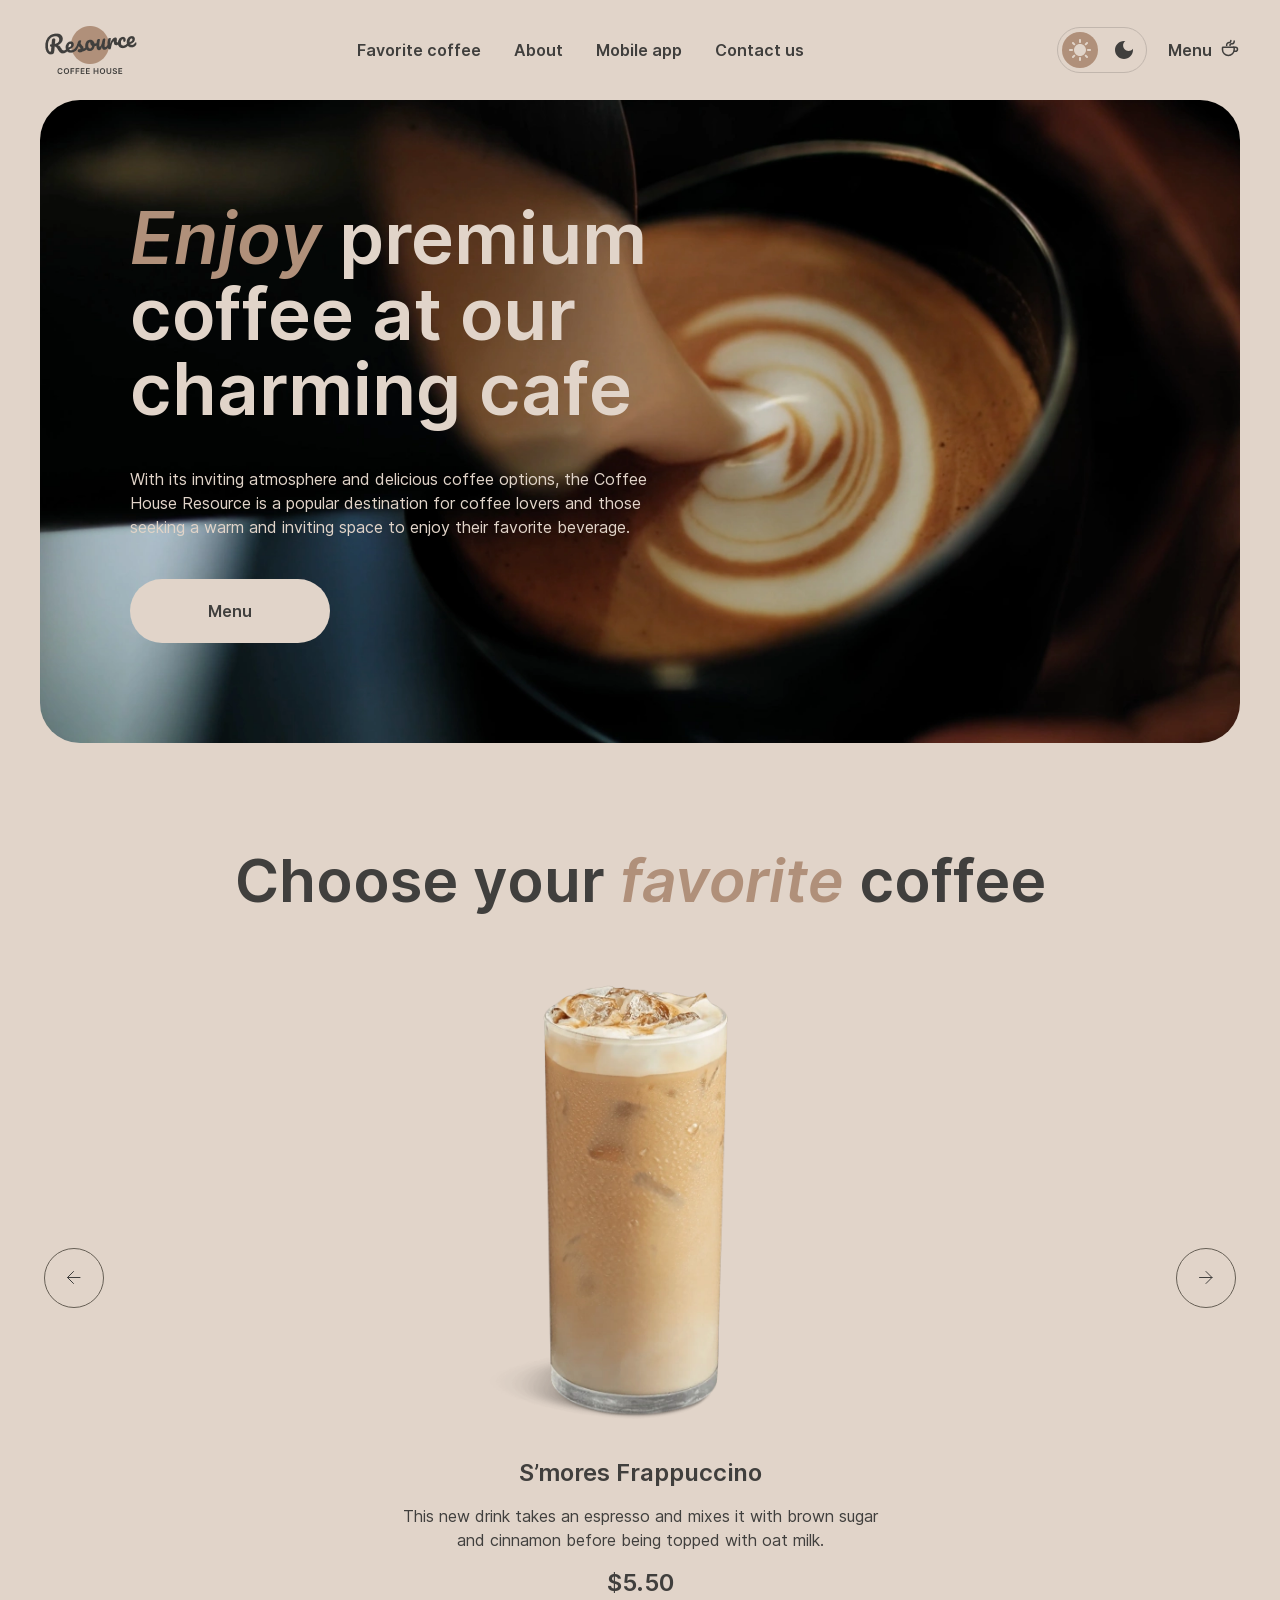
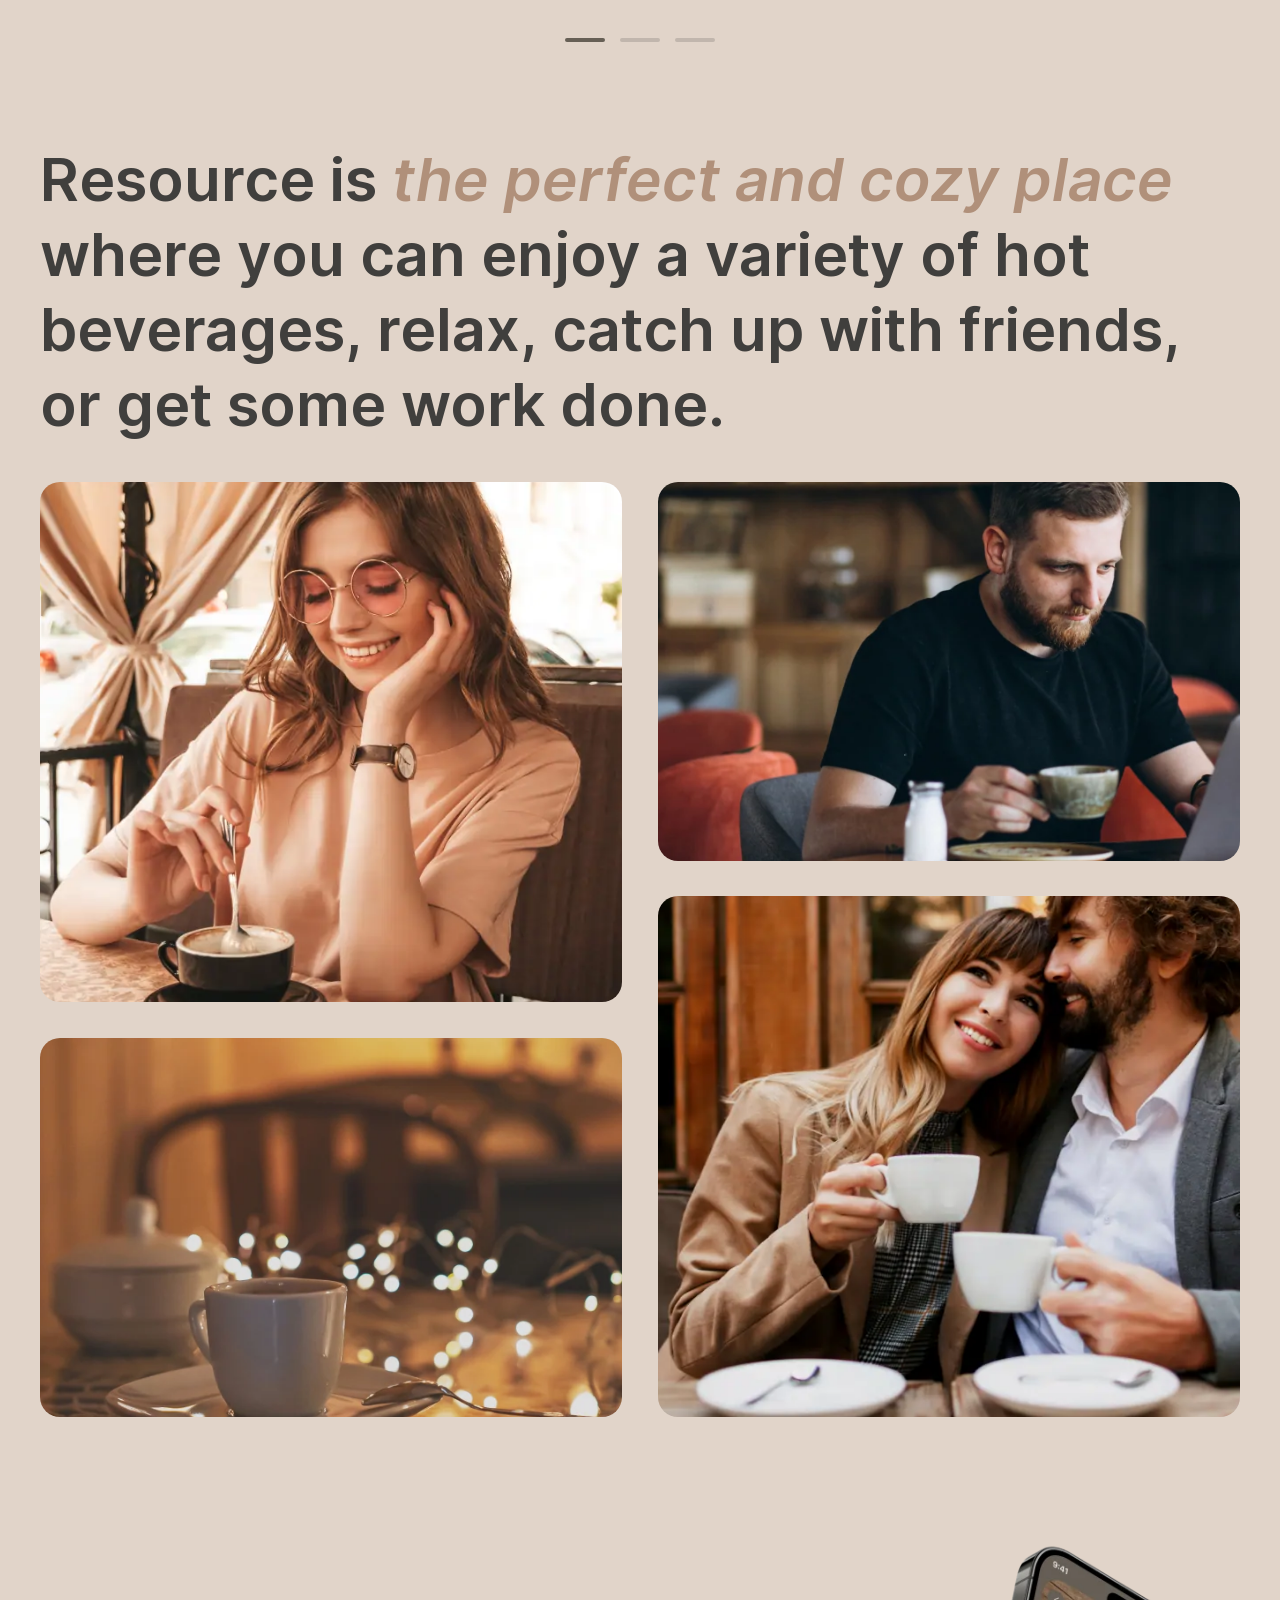
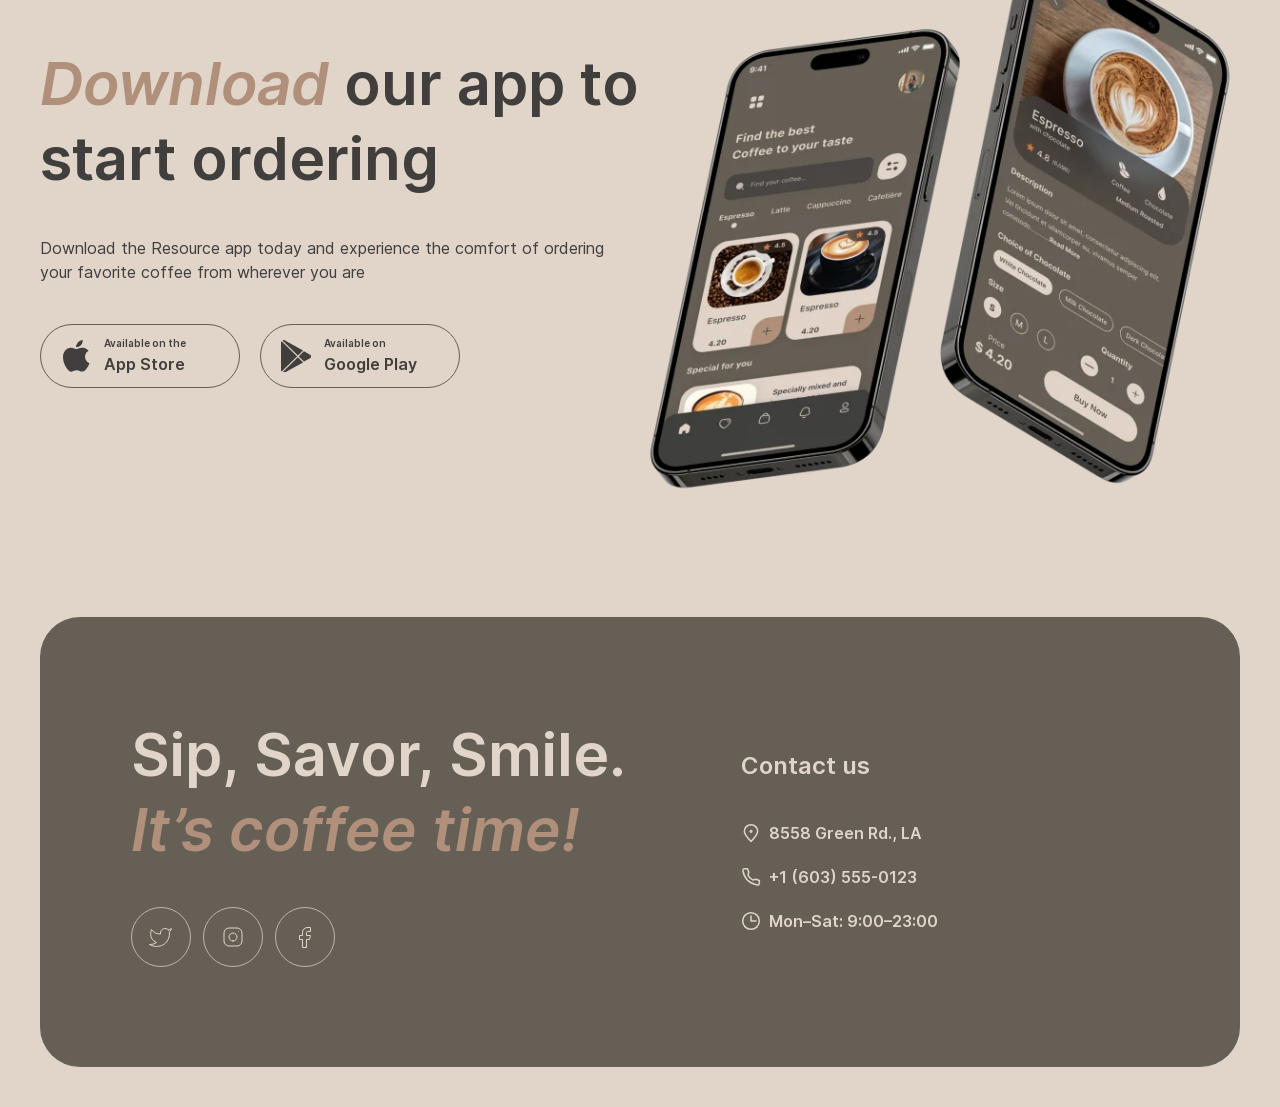
==== commit aedc8c03: "fix: move icon to css om page menu" ====
--- a/index.html
+++ b/index.html
@@ -4,6 +4,7 @@
     <meta charset="UTF-8" />
     <meta name="viewport" content="width=device-width, initial-scale=1.0" />
     <title>Coffee House</title>
+    <link rel="icon" type="image/svg+xml" href="./favicon.svg" />
     <link rel="stylesheet" href="./css/modern-normalize.css" />
     <link rel="stylesheet" href="./css/common.css" />
     <link rel="stylesheet" href="./css/header.css" />
@@ -19,556 +20,553 @@
     <script type="module" defer src="./assets/js/index.js"></script>
   </head>
   <body>
-    <div class="bgc-wrapper">
-      <header class="header">
-        <a class="header-logo" href="./index.html"></a>
-        <nav class="header-nav">
-          <ul class="nav-list">
-            <li class="nav-item">
-              <a href="#favorite-coffee">Favorite coffee</a>
-            </li>
-            <li class="nav-item"><a href="#about">About</a></li>
-            <li class="nav-item"><a href="#mobile-apps">Mobile app</a></li>
-            <li class="nav-item"><a href="#footer">Contact us</a></li>
-          </ul>
-        </nav>
-        <div class="header-actions">
-          <div class="header-theme">
-            <input
-              class="input-header"
-              type="radio"
-              name="theme"
-              id="light-theme"
-              value="light"
-            />
-            <label for="light-theme" class="label-light">
-              <svg
-                viewBox="0 0 22 22"
-                xmlns="http://www.w3.org/2000/svg"
-                xmlns:xlink="http://www.w3.org/1999/xlink"
-                width="22.000000"
-                height="22.000000"
-                fill="none"
-                customFrame="#000000"
-              >
-                <path
-                  id="Sun"
-                  d="M10 3L10 1C10 0.45 10.45 0 11 0C11.55 0 12 0.45 12 1L12 3C12 3.55 11.55 4 11 4C10.45 4 10 3.55 10 3ZM17.36 6.05L18.77 4.63C19.16 4.24 19.16 3.61 18.77 3.22C18.38 2.83 17.75 2.83 17.36 3.22L15.95 4.64C15.56 5.03 15.56 5.66 15.95 6.05C16.34 6.44 16.97 6.44 17.36 6.05ZM21 10L19 10C18.45 10 18 10.45 18 11C18 11.55 18.45 12 19 12L21 12C21.55 12 22 11.55 22 11C22 10.45 21.55 10 21 10ZM11 18C10.45 18 10 18.45 10 19L10 21C10 21.55 10.45 22 11 22C11.55 22 12 21.55 12 21L12 19C12 18.45 11.55 18 11 18ZM4.64 6.05L3.22 4.64C2.83 4.25 2.83 3.61 3.22 3.23C3.61 2.85 4.25 2.84 4.63 3.23L6.04 4.64C6.43 5.03 6.43 5.67 6.04 6.05C5.65 6.43 5.02 6.44 4.64 6.05ZM15.95 15.95C15.56 16.34 15.56 16.98 15.95 17.36L17.36 18.77C17.75 19.16 18.39 19.16 18.77 18.77C19.16 18.38 19.16 17.74 18.77 17.36L17.36 15.95C16.98 15.56 16.34 15.56 15.95 15.95ZM1 12L3 12C3.55 12 4 11.55 4 11C4 10.45 3.55 10 3 10L1 10C0.45 10 0 10.45 0 11C0 11.55 0.45 12 1 12ZM4.64 18.78L6.05 17.37C6.44 16.98 6.44 16.34 6.05 15.96C5.66 15.58 5.02 15.57 4.64 15.96L3.23 17.37C2.84 17.76 2.84 18.4 3.23 18.78C3.61 19.17 4.25 19.17 4.64 18.78ZM11 5C7.69 5 5 7.69 5 11C5 14.31 7.69 17 11 17C14.31 17 17 14.31 17 11C17 7.69 14.31 5 11 5Z"
-                  fill-rule="evenodd"
-                />
-              </svg>
-            </label>
-            <input
-              class="input-header"
-              type="radio"
-              name="theme"
-              id="dark-theme"
-              value="dark"
-            />
-            <label for="dark-theme" class="label-dark">
-              <svg
-                viewBox="0 0 18 18"
-                xmlns="http://www.w3.org/2000/svg"
-                xmlns:xlink="http://www.w3.org/1999/xlink"
-                width="18.000000"
-                height="18.000000"
-                fill="none"
-                customFrame="#000000"
-              >
-                <path
-                  id="Moon"
-                  d="M9 0C4.03 0 0 4.03 0 9C0 13.97 4.03 18 9 18C13.97 18 18 13.97 18 9C18 8.54 17.96 8.08 17.9 7.64C16.92 9.01 15.32 9.9 13.5 9.9C10.52 9.9 8.1 7.48 8.1 4.5C8.1 2.69 8.99 1.08 10.36 0.0999999C9.92 0.0399999 9.46 0 9 0Z"
-                  fill-rule="nonzero"
-                />
-              </svg>
-            </label>
-          </div>
-          <a class="link-menu" href="./coffee.html"
-            >Menu
+    <header class="header">
+      <a class="header-logo" href="./index.html"></a>
+      <nav class="header-nav">
+        <ul class="nav-list">
+          <li class="nav-item">
+            <a href="#favorite-coffee">Favorite coffee</a>
+          </li>
+          <li class="nav-item"><a href="#about">About</a></li>
+          <li class="nav-item"><a href="#mobile-apps">Mobile app</a></li>
+          <li class="nav-item"><a href="#footer">Contact us</a></li>
+        </ul>
+      </nav>
+      <div class="header-actions">
+        <div class="header-theme">
+          <input
+            class="input-header"
+            type="radio"
+            name="theme"
+            id="light-theme"
+            value="light"
+          />
+          <label for="light-theme" class="label-light">
             <svg
-              viewBox="0 0 20 20"
+              viewBox="0 0 22 22"
               xmlns="http://www.w3.org/2000/svg"
               xmlns:xlink="http://www.w3.org/1999/xlink"
-              width="20.000000"
-              height="20.000000"
+              width="22.000000"
+              height="22.000000"
               fill="none"
+              customFrame="#000000"
+            >
+              <path
+                id="Sun"
+                d="M10 3L10 1C10 0.45 10.45 0 11 0C11.55 0 12 0.45 12 1L12 3C12 3.55 11.55 4 11 4C10.45 4 10 3.55 10 3ZM17.36 6.05L18.77 4.63C19.16 4.24 19.16 3.61 18.77 3.22C18.38 2.83 17.75 2.83 17.36 3.22L15.95 4.64C15.56 5.03 15.56 5.66 15.95 6.05C16.34 6.44 16.97 6.44 17.36 6.05ZM21 10L19 10C18.45 10 18 10.45 18 11C18 11.55 18.45 12 19 12L21 12C21.55 12 22 11.55 22 11C22 10.45 21.55 10 21 10ZM11 18C10.45 18 10 18.45 10 19L10 21C10 21.55 10.45 22 11 22C11.55 22 12 21.55 12 21L12 19C12 18.45 11.55 18 11 18ZM4.64 6.05L3.22 4.64C2.83 4.25 2.83 3.61 3.22 3.23C3.61 2.85 4.25 2.84 4.63 3.23L6.04 4.64C6.43 5.03 6.43 5.67 6.04 6.05C5.65 6.43 5.02 6.44 4.64 6.05ZM15.95 15.95C15.56 16.34 15.56 16.98 15.95 17.36L17.36 18.77C17.75 19.16 18.39 19.16 18.77 18.77C19.16 18.38 19.16 17.74 18.77 17.36L17.36 15.95C16.98 15.56 16.34 15.56 15.95 15.95ZM1 12L3 12C3.55 12 4 11.55 4 11C4 10.45 3.55 10 3 10L1 10C0.45 10 0 10.45 0 11C0 11.55 0.45 12 1 12ZM4.64 18.78L6.05 17.37C6.44 16.98 6.44 16.34 6.05 15.96C5.66 15.58 5.02 15.57 4.64 15.96L3.23 17.37C2.84 17.76 2.84 18.4 3.23 18.78C3.61 19.17 4.25 19.17 4.64 18.78ZM11 5C7.69 5 5 7.69 5 11C5 14.31 7.69 17 11 17C14.31 17 17 14.31 17 11C17 7.69 14.31 5 11 5Z"
+                fill-rule="evenodd"
+              />
+            </svg>
+          </label>
+          <input
+            class="input-header"
+            type="radio"
+            name="theme"
+            id="dark-theme"
+            value="dark"
+          />
+          <label for="dark-theme" class="label-dark">
+            <svg
+              viewBox="0 0 18 18"
+              xmlns="http://www.w3.org/2000/svg"
+              xmlns:xlink="http://www.w3.org/1999/xlink"
+              width="18.000000"
+              height="18.000000"
+              fill="none"
+              customFrame="#000000"
+            >
+              <path
+                id="Moon"
+                d="M9 0C4.03 0 0 4.03 0 9C0 13.97 4.03 18 9 18C13.97 18 18 13.97 18 9C18 8.54 17.96 8.08 17.9 7.64C16.92 9.01 15.32 9.9 13.5 9.9C10.52 9.9 8.1 7.48 8.1 4.5C8.1 2.69 8.99 1.08 10.36 0.0999999C9.92 0.0399999 9.46 0 9 0Z"
+                fill-rule="nonzero"
+              />
+            </svg>
+          </label>
+        </div>
+        <a class="link-menu" href="./coffee.html"
+          >Menu
+          <svg
+            viewBox="0 0 20 20"
+            xmlns="http://www.w3.org/2000/svg"
+            xmlns:xlink="http://www.w3.org/1999/xlink"
+            width="20.000000"
+            height="20.000000"
+            fill="none"
+          >
+            <path
+              id="Vector"
+              d="M0 7.73333C0 8.0647 0.268629 8.33333 0.6 8.33333L11.0667 8.33333C11.398 8.33333 11.6667 8.0647 11.6667 7.73333L11.6667 5.83333C11.6667 2.61167 9.05499 0 5.83333 0C2.61167 0 0 2.61167 0 5.83333L0 7.73333Z"
+              stroke-linecap="round"
+              stroke-linejoin="round"
+              stroke-width="1.500000"
+              transform="matrix(-1,0,0,-1,14.167,17.5)"
+            />
+            <path
+              id="Vector 13"
+              d="M4.16667 4.58333C4.16667 3.75 3.57143 2.91667 2.38095 2.91667C1.06599 2.91667 0 1.85068 0 0.535714L0 0"
+              stroke-linecap="round"
+              stroke-linejoin="round"
+              stroke-width="1.500000"
+              transform="matrix(-1,0,0,1,14.167,2.91675)"
+            />
+            <path
+              id="Vector 14"
+              d="M4.16667 5L4.16667 4.58333C4.16667 3.20262 3.04738 2.08333 1.66667 2.08333C0.746192 2.08333 0 1.33714 0 0.416667L0 0"
+              stroke-linecap="round"
+              stroke-linejoin="round"
+              stroke-width="1.500000"
+              transform="matrix(-1,0,0,1,10.833,2.5)"
+            />
+            <path
+              id="Vector"
+              d="M13.333 9.16675L15.4163 9.16675C16.5669 9.16675 17.4997 10.0995 17.4997 11.2501C17.4997 12.4007 16.5669 13.3334 15.4163 13.3334L14.1663 13.3334"
+              stroke-linecap="round"
+              stroke-linejoin="round"
+              stroke-width="1.500000"
+            />
+          </svg>
+        </a>
+        <button class="burger-button"></button>
+      </div>
+    </header>
+    <main>
+      <section class="home-section">
+        <div class="home-content">
+          <h1 class="home-heading">
+            <span class="text-accent">Enjoy</span> premium coffee at our
+            charming cafe
+          </h1>
+          <p class="home-description">
+            With its inviting atmosphere and delicious coffee options, the
+            Coffee House Resource is a popular destination for coffee lovers and
+            those seeking a warm and inviting space to enjoy their favorite
+            beverage.
+          </p>
+          <a class="home-link" href="./coffee.html"
+            ><span class="home-link-text"
+              >Menu
+              <svg
+                viewBox="0 0 20 20"
+                xmlns="http://www.w3.org/2000/svg"
+                xmlns:xlink="http://www.w3.org/1999/xlink"
+                width="20.000000"
+                height="20.000000"
+                fill="none"
+              >
+                <path
+                  id="Vector"
+                  d="M0 7.73333C0 8.0647 0.268629 8.33333 0.6 8.33333L11.0667 8.33333C11.398 8.33333 11.6667 8.0647 11.6667 7.73333L11.6667 5.83333C11.6667 2.61167 9.05499 0 5.83333 0C2.61167 0 0 2.61167 0 5.83333L0 7.73333Z"
+                  stroke-linecap="round"
+                  stroke-linejoin="round"
+                  stroke-width="1.500000"
+                  transform="matrix(-1,0,0,-1,14.167,17.5)"
+                />
+                <path
+                  id="Vector 13"
+                  d="M4.16667 4.58333C4.16667 3.75 3.57143 2.91667 2.38095 2.91667C1.06599 2.91667 0 1.85068 0 0.535714L0 0"
+                  stroke-linecap="round"
+                  stroke-linejoin="round"
+                  stroke-width="1.500000"
+                  transform="matrix(-1,0,0,1,14.167,2.91675)"
+                />
+                <path
+                  id="Vector 14"
+                  d="M4.16667 5L4.16667 4.58333C4.16667 3.20262 3.04738 2.08333 1.66667 2.08333C0.746192 2.08333 0 1.33714 0 0.416667L0 0"
+                  stroke-linecap="round"
+                  stroke-linejoin="round"
+                  stroke-width="1.500000"
+                  transform="matrix(-1,0,0,1,10.833,2.5)"
+                />
+                <path
+                  id="Vector"
+                  d="M13.333 9.16675L15.4163 9.16675C16.5669 9.16675 17.4997 10.0995 17.4997 11.2501C17.4997 12.4007 16.5669 13.3334 15.4163 13.3334L14.1663 13.3334"
+                  stroke-linecap="round"
+                  stroke-linejoin="round"
+                  stroke-width="1.500000"
+                />
+              </svg>
+            </span>
+          </a>
+        </div>
+      </section>
+      <section class="favorite-section" id="favorite-coffee">
+        <h2 class="title-section">
+          Choose your <span class="text-accent">favorite</span> coffee
+        </h2>
+        <div class="slider-container">
+          <button class="slider-button slider-button-left">
+            <svg
+              viewBox="0 0 13.5 13.004"
+              xmlns="http://www.w3.org/2000/svg"
+              xmlns:xlink="http://www.w3.org/1999/xlink"
+              width="13.500000"
+              height="13.004028"
+              fill="none"
+              customFrame="#000000"
             >
               <path
                 id="Vector"
-                d="M0 7.73333C0 8.0647 0.268629 8.33333 0.6 8.33333L11.0667 8.33333C11.398 8.33333 11.6667 8.0647 11.6667 7.73333L11.6667 5.83333C11.6667 2.61167 9.05499 0 5.83333 0C2.61167 0 0 2.61167 0 5.83333L0 7.73333Z"
+                d="M13 6.50201L0.5 6.50201M6.5 12.502L0.5 6.50201L6.5 0.502014"
                 stroke-linecap="round"
                 stroke-linejoin="round"
-                stroke-width="1.500000"
-                transform="matrix(-1,0,0,-1,14.167,17.5)"
+                stroke-width="1.000000"
               />
+            </svg>
+          </button>
+          <div class="slide">
+            <div class="slide-image">
+              <img
+                src="./assets/images/slider/coffee-slider-1.webp"
+                alt="Image of frappuccino"
+              />
+            </div>
+            <div class="slide-description">
+              <h3 class="coffee-title">S’mores Frappuccino</h3>
+              <p class="coffee-description">
+                This new drink takes an espresso and mixes it with brown sugar
+                and cinnamon before being topped with oat milk.
+              </p>
+              <p class="coffee-price">$5.50</p>
+            </div>
+          </div>
+          <button class="slider-button slider-button-right">
+            <svg
+              viewBox="0 0 13.5 13.004"
+              xmlns="http://www.w3.org/2000/svg"
+              xmlns:xlink="http://www.w3.org/1999/xlink"
+              width="13.500000"
+              height="13.004028"
+              fill="none"
+              customFrame="#000000"
+            >
               <path
-                id="Vector 13"
-                d="M4.16667 4.58333C4.16667 3.75 3.57143 2.91667 2.38095 2.91667C1.06599 2.91667 0 1.85068 0 0.535714L0 0"
+                id="Vector"
+                d="M12.5 6L0 6M6 12L0 6L6 0"
                 stroke-linecap="round"
                 stroke-linejoin="round"
-                stroke-width="1.500000"
-                transform="matrix(-1,0,0,1,14.167,2.91675)"
-              />
-              <path
-                id="Vector 14"
-                d="M4.16667 5L4.16667 4.58333C4.16667 3.20262 3.04738 2.08333 1.66667 2.08333C0.746192 2.08333 0 1.33714 0 0.416667L0 0"
-                stroke-linecap="round"
-                stroke-linejoin="round"
-                stroke-width="1.500000"
-                transform="matrix(-1,0,0,1,10.833,2.5)"
-              />
-              <path
-                id="Vector"
-                d="M13.333 9.16675L15.4163 9.16675C16.5669 9.16675 17.4997 10.0995 17.4997 11.2501C17.4997 12.4007 16.5669 13.3334 15.4163 13.3334L14.1663 13.3334"
-                stroke-linecap="round"
-                stroke-linejoin="round"
-                stroke-width="1.500000"
+                stroke-width="1.000000"
+                transform="matrix(-1,0,0,1,13,0.502014)"
               />
             </svg>
-          </a>
-          <button class="burger-button"></button>
-        </div>
-      </header>
-      <main>
-        <section class="home-section">
-          <div class="home-content">
-            <h1 class="home-heading">
-              <span class="text-accent">Enjoy</span> premium coffee at our
-              charming cafe
-            </h1>
-            <p class="home-description">
-              With its inviting atmosphere and delicious coffee options, the
-              Coffee House Resource is a popular destination for coffee lovers
-              and those seeking a warm and inviting space to enjoy their
-              favorite beverage.
-            </p>
-            <a class="home-link" href="./coffee.html"
-              ><span class="home-link-text"
-                >Menu
-                <svg
-                  viewBox="0 0 20 20"
-                  xmlns="http://www.w3.org/2000/svg"
-                  xmlns:xlink="http://www.w3.org/1999/xlink"
-                  width="20.000000"
-                  height="20.000000"
-                  fill="none"
-                >
+          </button>
+        </div>
+        <div class="bullets-container">
+          <span class="bullet active"></span>
+          <span class="bullet"></span>
+          <span class="bullet"></span>
+        </div>
+      </section>
+      <section class="about-section" id="about">
+        <h2 class="title-section">
+          Resource is
+          <span class="text-accent">the perfect and cozy place</span> where you
+          can enjoy a variety of hot beverages, relax, catch up with friends, or
+          get some work done.
+        </h2>
+        <div class="about-gallery">
+          <div class="about-gallery-part">
+            <div class="about-gallery-item item-1">
+              <img src="./assets/images/about/about-1 .webp" alt="" />
+            </div>
+            <div class="about-gallery-item item-2">
+              <img src="./assets/images/about/about-2.webp" alt="" />
+            </div>
+          </div>
+          <div class="about-gallery-part">
+            <div class="about-gallery-item item-3">
+              <img src="./assets/images/about/about-3.webp" alt="" />
+            </div>
+            <div class="about-gallery-item item-4">
+              <img src="./assets/images/about/about-4.webp" alt="" />
+            </div>
+          </div>
+        </div>
+      </section>
+      <section class="section-apps" id="mobile-apps">
+        <div class="apps-content">
+          <h2 class="title-section">
+            <span class="text-accent">Download</span> our app to start ordering
+          </h2>
+          <p class="apps-description">
+            Download the Resource app today and experience the comfort of
+            ordering your favorite coffee from wherever you are
+          </p>
+
+          <div class="apps-buttons">
+            <button class="apps-button button-app-store">
+              <svg
+                viewBox="0 0 26.4092 31.6486"
+                xmlns="http://www.w3.org/2000/svg"
+                xmlns:xlink="http://www.w3.org/1999/xlink"
+                width="30.409180"
+                height="31.648560"
+                fill="none"
+                customFrame="#000000"
+              >
+                <path
+                  id="Vector"
+                  d="M19.648 -0C19.8592 1.872 19.0983 3.7167 17.9863 5.07264C16.8259 6.40748 14.9695 7.42846 13.1615 7.29696C12.9248 5.49566 13.8409 3.58024 14.8664 2.41164C16.0256 1.08548 18.0384 0.06948 19.648 -0ZM25.5669 10.7989C25.3653 10.9162 22.0212 12.8621 22.0578 16.8306C22.0998 21.6229 26.3572 23.2071 26.4093 23.2245C26.3839 23.3361 25.7426 25.5108 24.1458 27.719C22.8124 29.6629 21.4153 31.5635 19.1963 31.5982C18.1414 31.6219 17.429 31.3261 16.6868 31.0179C15.9125 30.6964 15.1057 30.3614 13.8435 30.3614C11.3483 30.3614 10.576 31.5635 8.50842 31.6466C6.39504 31.7223 4.7804 29.5711 3.3986 27.6446C0.6363 23.7107 -1.514 16.5589 1.36918 11.6922C2.76624 9.30542 5.31352 7.76836 8.03638 7.72742C9.2354 7.70352 10.3854 8.15406 11.3935 8.549C12.1645 8.85104 12.8524 9.12056 13.4159 9.12056C13.9109 9.12056 14.5795 8.86182 15.3589 8.56024C16.5871 8.08496 18.0901 7.50334 19.6213 7.66044C20.6684 7.6902 23.6483 8.06362 25.5709 10.7966L25.5669 10.7989Z"
+                  fill-rule="evenodd"
+                />
+              </svg>
+
+              <span class="apps-button-content">
+                <span class="apps-button-available">Available on the</span>
+                <span class="apps-button-name">App Store</span>
+              </span>
+            </button>
+            <button class="apps-button button-google-play">
+              <svg
+                viewBox="0 0 30.3428 32.7933"
+                xmlns="http://www.w3.org/2000/svg"
+                xmlns:xlink="http://www.w3.org/1999/xlink"
+                width="30.342773"
+                height="32.793335"
+                fill="none"
+                customFrame="#000000"
+              >
+                <g id="Icon">
                   <path
                     id="Vector"
-                    d="M0 7.73333C0 8.0647 0.268629 8.33333 0.6 8.33333L11.0667 8.33333C11.398 8.33333 11.6667 8.0647 11.6667 7.73333L11.6667 5.83333C11.6667 2.61167 9.05499 0 5.83333 0C2.61167 0 0 2.61167 0 5.83333L0 7.73333Z"
-                    stroke-linecap="round"
-                    stroke-linejoin="round"
-                    stroke-width="1.500000"
-                    transform="matrix(-1,0,0,-1,14.167,17.5)"
-                  />
-                  <path
-                    id="Vector 13"
-                    d="M4.16667 4.58333C4.16667 3.75 3.57143 2.91667 2.38095 2.91667C1.06599 2.91667 0 1.85068 0 0.535714L0 0"
-                    stroke-linecap="round"
-                    stroke-linejoin="round"
-                    stroke-width="1.500000"
-                    transform="matrix(-1,0,0,1,14.167,2.91675)"
-                  />
-                  <path
-                    id="Vector 14"
-                    d="M4.16667 5L4.16667 4.58333C4.16667 3.20262 3.04738 2.08333 1.66667 2.08333C0.746192 2.08333 0 1.33714 0 0.416667L0 0"
-                    stroke-linecap="round"
-                    stroke-linejoin="round"
-                    stroke-width="1.500000"
-                    transform="matrix(-1,0,0,1,10.833,2.5)"
+                    d="M0.572202 30.0694C0.209755 29.6994 0 29.1235 0 28.3776L0 1.77295C0 1.02708 0.209755 0.451132 0.572202 0.0812048L0.661658 0L15.9523 14.9024L15.9523 15.2542L0.661658 30.1566L0.572202 30.0694Z"
+                    fill-rule="nonzero"
+                    transform="matrix(1,0,0,-1,0,31.4724)"
                   />
                   <path
                     id="Vector"
-                    d="M13.333 9.16675L15.4163 9.16675C16.5669 9.16675 17.4997 10.0995 17.4997 11.2501C17.4997 12.4007 16.5669 13.3334 15.4163 13.3334L14.1663 13.3334"
-                    stroke-linecap="round"
-                    stroke-linejoin="round"
-                    stroke-width="1.500000"
-                  />
-                </svg>
-              </span>
-            </a>
-          </div>
-        </section>
-        <section class="favorite-section" id="favorite-coffee">
-          <h2 class="title-section">
-            Choose your <span class="text-accent">favorite</span> coffee
-          </h2>
-          <div class="slider-container">
-            <button class="slider-button slider-button-left">
-              <svg
-                viewBox="0 0 13.5 13.004"
-                xmlns="http://www.w3.org/2000/svg"
-                xmlns:xlink="http://www.w3.org/1999/xlink"
-                width="13.500000"
-                height="13.004028"
-                fill="none"
-                customFrame="#000000"
-              >
-                <path
-                  id="Vector"
-                  d="M13 6.50201L0.5 6.50201M6.5 12.502L0.5 6.50201L6.5 0.502014"
-                  stroke-linecap="round"
-                  stroke-linejoin="round"
-                  stroke-width="1.000000"
-                />
-              </svg>
-            </button>
-            <div class="slide">
-              <div class="slide-image">
-                <img
-                  src="./assets/images/slider/coffee-slider-1.webp"
-                  alt="Image of frappuccino"
-                />
-              </div>
-              <div class="slide-description">
-                <h3 class="coffee-title">S’mores Frappuccino</h3>
-                <p class="coffee-description">
-                  This new drink takes an espresso and mixes it with brown sugar
-                  and cinnamon before being topped with oat milk.
-                </p>
-                <p class="coffee-price">$5.50</p>
-              </div>
-            </div>
-            <button class="slider-button slider-button-right">
-              <svg
-                viewBox="0 0 13.5 13.004"
-                xmlns="http://www.w3.org/2000/svg"
-                xmlns:xlink="http://www.w3.org/1999/xlink"
-                width="13.500000"
-                height="13.004028"
-                fill="none"
-                customFrame="#000000"
-              >
-                <path
-                  id="Vector"
-                  d="M12.5 6L0 6M6 12L0 6L6 0"
-                  stroke-linecap="round"
-                  stroke-linejoin="round"
-                  stroke-width="1.000000"
-                  transform="matrix(-1,0,0,1,13,0.502014)"
-                />
-              </svg>
-            </button>
-          </div>
-          <div class="bullets-container">
-            <span class="bullet active"></span>
-            <span class="bullet"></span>
-            <span class="bullet"></span>
-          </div>
-        </section>
-        <section class="about-section" id="about">
-          <h2 class="title-section">
-            Resource is
-            <span class="text-accent">the perfect and cozy place</span> where
-            you can enjoy a variety of hot beverages, relax, catch up with
-            friends, or get some work done.
-          </h2>
-          <div class="about-gallery">
-            <div class="about-gallery-part">
-              <div class="about-gallery-item item-1">
-                <img src="./assets/images/about/about-1 .webp" alt="" />
-              </div>
-              <div class="about-gallery-item item-2">
-                <img src="./assets/images/about/about-2.webp" alt="" />
-              </div>
-            </div>
-            <div class="about-gallery-part">
-              <div class="about-gallery-item item-3">
-                <img src="./assets/images/about/about-3.webp" alt="" />
-              </div>
-              <div class="about-gallery-item item-4">
-                <img src="./assets/images/about/about-4.webp" alt="" />
-              </div>
-            </div>
-          </div>
-        </section>
-        <section class="section-apps" id="mobile-apps">
-          <div class="apps-content">
-            <h2 class="title-section">
-              <span class="text-accent">Download</span> our app to start
-              ordering
-            </h2>
-            <p class="apps-description">
-              Download the Resource app today and experience the comfort of
-              ordering your favorite coffee from wherever you are
-            </p>
-
-            <div class="apps-buttons">
-              <button class="apps-button button-app-store">
-                <svg
-                  viewBox="0 0 26.4092 31.6486"
-                  xmlns="http://www.w3.org/2000/svg"
-                  xmlns:xlink="http://www.w3.org/1999/xlink"
-                  width="30.409180"
-                  height="31.648560"
-                  fill="none"
-                  customFrame="#000000"
-                >
-                  <path
-                    id="Vector"
-                    d="M19.648 -0C19.8592 1.872 19.0983 3.7167 17.9863 5.07264C16.8259 6.40748 14.9695 7.42846 13.1615 7.29696C12.9248 5.49566 13.8409 3.58024 14.8664 2.41164C16.0256 1.08548 18.0384 0.06948 19.648 -0ZM25.5669 10.7989C25.3653 10.9162 22.0212 12.8621 22.0578 16.8306C22.0998 21.6229 26.3572 23.2071 26.4093 23.2245C26.3839 23.3361 25.7426 25.5108 24.1458 27.719C22.8124 29.6629 21.4153 31.5635 19.1963 31.5982C18.1414 31.6219 17.429 31.3261 16.6868 31.0179C15.9125 30.6964 15.1057 30.3614 13.8435 30.3614C11.3483 30.3614 10.576 31.5635 8.50842 31.6466C6.39504 31.7223 4.7804 29.5711 3.3986 27.6446C0.6363 23.7107 -1.514 16.5589 1.36918 11.6922C2.76624 9.30542 5.31352 7.76836 8.03638 7.72742C9.2354 7.70352 10.3854 8.15406 11.3935 8.549C12.1645 8.85104 12.8524 9.12056 13.4159 9.12056C13.9109 9.12056 14.5795 8.86182 15.3589 8.56024C16.5871 8.08496 18.0901 7.50334 19.6213 7.66044C20.6684 7.6902 23.6483 8.06362 25.5709 10.7966L25.5669 10.7989Z"
-                    fill-rule="evenodd"
-                  />
-                </svg>
-
-                <span class="apps-button-content">
-                  <span class="apps-button-available">Available on the</span>
-                  <span class="apps-button-name">App Store</span>
-                </span>
-              </button>
-              <button class="apps-button button-google-play">
-                <svg
-                  viewBox="0 0 30.3428 32.7933"
-                  xmlns="http://www.w3.org/2000/svg"
-                  xmlns:xlink="http://www.w3.org/1999/xlink"
-                  width="30.342773"
-                  height="32.793335"
-                  fill="none"
-                  customFrame="#000000"
-                >
-                  <g id="Icon">
-                    <path
-                      id="Vector"
-                      d="M0.572202 30.0694C0.209755 29.6994 0 29.1235 0 28.3776L0 1.77295C0 1.02708 0.209755 0.451132 0.572202 0.0812048L0.661658 0L15.9523 14.9024L15.9523 15.2542L0.661658 30.1566L0.572202 30.0694Z"
-                      fill-rule="nonzero"
-                      transform="matrix(1,0,0,-1,0,31.4724)"
-                    />
-                    <path
-                      id="Vector"
-                      d="M5.09122 0L0 4.96996L0 5.32184L5.09739 10.2918L5.21152 10.2271L11.2482 6.87824C12.971 5.92786 12.971 4.36394 11.2482 3.40754L5.21152 0.0646638L5.09122 0Z"
-                      fill-rule="nonzero"
-                      transform="matrix(1,0,0,-1,17.8027,21.54)"
-                    />
-                    <path
-                      id="Vector"
-                      d="M20.5916 10.3926L15.3801 15.4739L0 0.476785C0.572203 -0.109685 1.50531 -0.180363 2.56643 0.406106L20.5916 10.3926Z"
-                      fill-rule="nonzero"
-                      transform="matrix(1,0,0,-1,1.49805,32.7935)"
-                    />
-                    <path
-                      id="Vector"
-                      d="M20.5916 5.08123L2.56643 15.0678C1.50531 15.6482 0.572203 15.5775 0 14.9911L15.3801 0L20.5916 5.08123Z"
-                      fill-rule="nonzero"
-                      transform="matrix(1,0,0,-1,1.49805,15.4688)"
-                    />
-                  </g>
-                </svg>
-                <span class="apps-button-content">
-                  <span class="apps-button-available">Available on</span>
-                  <span class="apps-button-name">Google Play</span>
-                </span>
-              </button>
-            </div>
-          </div>
-          <div class="apps-image">
-            <img src="./assets/images/mobile-screens.webp" alt="" />
-          </div>
-        </section>
-      </main>
-      <footer class="footer" id="footer">
-        <div class="footer-offer">
-          <h2 class="title-section">
-            Sip, Savor, Smile.
-            <span class="text-accent">It’s coffee time!</span>
-          </h2>
-          <ul class="social-link-list">
-            <li class="social-link-item">
-              <a class="social-link-link" href="#"
-                ><svg
-                  viewBox="0 0 23 18.949"
-                  xmlns="http://www.w3.org/2000/svg"
-                  xmlns:xlink="http://www.w3.org/1999/xlink"
-                  width="23.000000"
-                  height="18.948975"
-                  fill="none"
-                  customFrame="#000000"
-                >
-                  <path
-                    id="Vector"
-                    d="M19.36 2.04518C18.7577 1.35269 17.9573 0.861875 17.067 0.639109C16.1767 0.416343 15.2395 0.472378 14.3821 0.799636C13.5247 1.12689 12.7884 1.70958 12.273 2.4689C11.7575 3.22821 11.4877 4.12752 11.5 5.04518L11.5 6.04518C9.74263 6.09075 8.00127 5.701 6.43101 4.91063C4.86074 4.12026 3.51032 2.95382 2.5 1.51518C2.5 1.51518 -1.5 10.5152 7.5 14.5152C5.44053 15.9131 2.98716 16.6141 0.5 16.5152C9.5 21.5152 20.5 16.5152 20.5 5.01518C20.4991 4.73664 20.4723 4.45878 20.42 4.18518C21.4406 3.17868 22.5 0.515183 22.5 0.515183C22.5 0.515183 20.4821 1.70729 19.36 2.04518Z"
+                    d="M5.09122 0L0 4.96996L0 5.32184L5.09739 10.2918L5.21152 10.2271L11.2482 6.87824C12.971 5.92786 12.971 4.36394 11.2482 3.40754L5.21152 0.0646638L5.09122 0Z"
                     fill-rule="nonzero"
-                    stroke-linecap="round"
-                    stroke-linejoin="round"
-                    stroke-width="1.000000"
-                  />
-                </svg>
-              </a>
-            </li>
-            <li class="social-link-item">
-              <a class="social-link-link" href="#">
-                <svg
-                  viewBox="0 0 24 24"
-                  xmlns="http://www.w3.org/2000/svg"
-                  width="24"
-                  height="24"
-                  fill="none"
-                  stroke="currentColor"
-                  stroke-width="1"
-                >
-                  <path
-                    id="Vector"
-                    d="M12 16C9.79086 16 8 14.2091 8 12C8 9.79086 9.79086 8 12 8C14.2091 8 16 9.79086 16 12C16 14.2091 14.2091 16 12 16Z"
-                    stroke-linecap="round"
-                    stroke-linejoin="round"
+                    transform="matrix(1,0,0,-1,17.8027,21.54)"
                   />
                   <path
                     id="Vector"
-                    d="M3 16C3 18.7614 5.23858 21 8 21L16 21C18.7614 21 21 18.7614 21 16L21 8C21 5.23858 18.7614 3 16 3L8 3C5.23858 3 3 5.23858 3 8L3 16Z"
+                    d="M20.5916 10.3926L15.3801 15.4739L0 0.476785C0.572203 -0.109685 1.50531 -0.180363 2.56643 0.406106L20.5916 10.3926Z"
+                    fill-rule="nonzero"
+                    transform="matrix(1,0,0,-1,1.49805,32.7935)"
                   />
                   <path
                     id="Vector"
-                    d="M17.5 6.51L17.51 6.5"
-                    stroke-linecap="round"
-                    stroke-linejoin="round"
+                    d="M20.5916 5.08123L2.56643 15.0678C1.50531 15.6482 0.572203 15.5775 0 14.9911L15.3801 0L20.5916 5.08123Z"
+                    fill-rule="nonzero"
+                    transform="matrix(1,0,0,-1,1.49805,15.4688)"
                   />
-                </svg>
-              </a>
-            </li>
-            <li class="social-link-item">
-              <a class="social-link-link" href="#">
-                <svg
-                  viewBox="0 0 12 21"
-                  xmlns="http://www.w3.org/2000/svg"
-                  xmlns:xlink="http://www.w3.org/1999/xlink"
-                  width="12.000000"
-                  height="21.000000"
-                  fill="none"
-                  customFrame="#000000"
-                >
-                  <path
-                    id="Vector"
-                    d="M8.5 0.5C7.17392 0.5 5.90215 1.02678 4.96447 1.96447C4.02678 2.90215 3.5 4.17392 3.5 5.5L3.5 8.5L0.5 8.5L0.5 12.5L3.5 12.5L3.5 20.5L7.5 20.5L7.5 12.5L10.5 12.5L11.5 8.5L7.5 8.5L7.5 5.5C7.5 5.23478 7.60536 4.98043 7.79289 4.79289C7.98043 4.60536 8.23478 4.5 8.5 4.5L11.5 4.5L11.5 0.5L8.5 0.5Z"
-                    fill-rule="nonzero"
-                    stroke-linecap="round"
-                    stroke-linejoin="round"
-                    stroke-width="1.000000"
-                  />
-                </svg>
-              </a>
-            </li>
-          </ul>
-        </div>
-        <div class="footer-contacts">
-          <h3 class="heading-contacts">Contact us</h3>
-          <ul class="contacts-list">
-            <li class="contacts-item">
-              <a
-                class="contacts-link"
-                href="https://www.google.com/maps/place/44%C2%B002'12.2%22N+123%C2%B007'31.7%22W/@44.0367104,-123.1280595,17z/data=!3m1!4b1!4m4!3m3!8m2!3d44.0367104!4d-123.1254846?entry=ttu&g_ep=EgoyMDI2MDkxNi4wIKXMDSoASAFQAw%3D%3D"
-                target="_blank"
-                rel="noopener noreferrer"
-              >
-                <svg
-                  viewBox="0 0 20 20"
-                  xmlns="http://www.w3.org/2000/svg"
-                  xmlns:xlink="http://www.w3.org/1999/xlink"
+                </g>
+              </svg>
+              <span class="apps-button-content">
+                <span class="apps-button-available">Available on</span>
+                <span class="apps-button-name">Google Play</span>
+              </span>
+            </button>
+          </div>
+        </div>
+        <div class="apps-image">
+          <img src="./assets/images/mobile-screens.webp" alt="" />
+        </div>
+      </section>
+    </main>
+    <footer class="footer" id="footer">
+      <div class="footer-offer">
+        <h2 class="title-section">
+          Sip, Savor, Smile.
+          <span class="text-accent">It’s coffee time!</span>
+        </h2>
+        <ul class="social-link-list">
+          <li class="social-link-item">
+            <a class="social-link-link" href="#"
+              ><svg
+                viewBox="0 0 23 18.949"
+                xmlns="http://www.w3.org/2000/svg"
+                xmlns:xlink="http://www.w3.org/1999/xlink"
+                width="23.000000"
+                height="18.948975"
+                fill="none"
+                customFrame="#000000"
+              >
+                <path
+                  id="Vector"
+                  d="M19.36 2.04518C18.7577 1.35269 17.9573 0.861875 17.067 0.639109C16.1767 0.416343 15.2395 0.472378 14.3821 0.799636C13.5247 1.12689 12.7884 1.70958 12.273 2.4689C11.7575 3.22821 11.4877 4.12752 11.5 5.04518L11.5 6.04518C9.74263 6.09075 8.00127 5.701 6.43101 4.91063C4.86074 4.12026 3.51032 2.95382 2.5 1.51518C2.5 1.51518 -1.5 10.5152 7.5 14.5152C5.44053 15.9131 2.98716 16.6141 0.5 16.5152C9.5 21.5152 20.5 16.5152 20.5 5.01518C20.4991 4.73664 20.4723 4.45878 20.42 4.18518C21.4406 3.17868 22.5 0.515183 22.5 0.515183C22.5 0.515183 20.4821 1.70729 19.36 2.04518Z"
+                  fill-rule="nonzero"
+                  stroke-linecap="round"
+                  stroke-linejoin="round"
+                  stroke-width="1.000000"
+                />
+              </svg>
+            </a>
+          </li>
+          <li class="social-link-item">
+            <a class="social-link-link" href="#">
+              <svg
+                viewBox="0 0 24 24"
+                xmlns="http://www.w3.org/2000/svg"
+                width="24"
+                height="24"
+                fill="none"
+                stroke="currentColor"
+                stroke-width="1"
+              >
+                <path
+                  id="Vector"
+                  d="M12 16C9.79086 16 8 14.2091 8 12C8 9.79086 9.79086 8 12 8C14.2091 8 16 9.79086 16 12C16 14.2091 14.2091 16 12 16Z"
+                  stroke-linecap="round"
+                  stroke-linejoin="round"
+                />
+                <path
+                  id="Vector"
+                  d="M3 16C3 18.7614 5.23858 21 8 21L16 21C18.7614 21 21 18.7614 21 16L21 8C21 5.23858 18.7614 3 16 3L8 3C5.23858 3 3 5.23858 3 8L3 16Z"
+                />
+                <path
+                  id="Vector"
+                  d="M17.5 6.51L17.51 6.5"
+                  stroke-linecap="round"
+                  stroke-linejoin="round"
+                />
+              </svg>
+            </a>
+          </li>
+          <li class="social-link-item">
+            <a class="social-link-link" href="#">
+              <svg
+                viewBox="0 0 12 21"
+                xmlns="http://www.w3.org/2000/svg"
+                xmlns:xlink="http://www.w3.org/1999/xlink"
+                width="12.000000"
+                height="21.000000"
+                fill="none"
+                customFrame="#000000"
+              >
+                <path
+                  id="Vector"
+                  d="M8.5 0.5C7.17392 0.5 5.90215 1.02678 4.96447 1.96447C4.02678 2.90215 3.5 4.17392 3.5 5.5L3.5 8.5L0.5 8.5L0.5 12.5L3.5 12.5L3.5 20.5L7.5 20.5L7.5 12.5L10.5 12.5L11.5 8.5L7.5 8.5L7.5 5.5C7.5 5.23478 7.60536 4.98043 7.79289 4.79289C7.98043 4.60536 8.23478 4.5 8.5 4.5L11.5 4.5L11.5 0.5L8.5 0.5Z"
+                  fill-rule="nonzero"
+                  stroke-linecap="round"
+                  stroke-linejoin="round"
+                  stroke-width="1.000000"
+                />
+              </svg>
+            </a>
+          </li>
+        </ul>
+      </div>
+      <div class="footer-contacts">
+        <h3 class="heading-contacts">Contact us</h3>
+        <ul class="contacts-list">
+          <li class="contacts-item">
+            <a
+              class="contacts-link"
+              href="https://www.google.com/maps/place/44%C2%B002'12.2%22N+123%C2%B007'31.7%22W/@44.0367104,-123.1280595,17z/data=!3m1!4b1!4m4!3m3!8m2!3d44.0367104!4d-123.1254846?entry=ttu&g_ep=EgoyMDI2MDkxNi4wIKXMDSoASAFQAw%3D%3D"
+              target="_blank"
+              rel="noopener noreferrer"
+            >
+              <svg
+                viewBox="0 0 20 20"
+                xmlns="http://www.w3.org/2000/svg"
+                xmlns:xlink="http://www.w3.org/1999/xlink"
+                width="20.000000"
+                height="20.000000"
+                fill="none"
+              >
+                <rect
+                  id="pin-alt"
                   width="20.000000"
                   height="20.000000"
-                  fill="none"
-                >
-                  <rect
-                    id="pin-alt"
-                    width="20.000000"
-                    height="20.000000"
-                    x="0.000000"
-                    y="0.000000"
-                  />
-                  <path
-                    id="Ellipse"
-                    d="M9.99967 18.3332C9.99967 18.3332 3.33301 12.0151 3.33301 8.33317C3.33301 4.65127 6.31778 1.6665 9.99967 1.6665C13.6816 1.6665 16.6663 4.65127 16.6663 8.33317C16.6663 12.0151 9.99967 18.3332 9.99967 18.3332Z"
-                    fill-rule="nonzero"
-                    stroke="rgb(225,212,201)"
-                    stroke-width="1.500000"
-                  />
-                  <path
-                    id="Vector"
-                    d="M10.0003 9.16667C10.4606 9.16667 10.8337 8.79357 10.8337 8.33333C10.8337 7.8731 10.4606 7.5 10.0003 7.5C9.54009 7.5 9.16699 7.8731 9.16699 8.33333C9.16699 8.79357 9.54009 9.16667 10.0003 9.16667Z"
-                    fill="rgb(225,212,201)"
-                    fill-rule="nonzero"
-                  />
-                  <path
-                    id="Vector"
-                    d="M10.0003 9.16667C9.54009 9.16667 9.16699 8.79357 9.16699 8.33333C9.16699 7.8731 9.54009 7.5 10.0003 7.5C10.4606 7.5 10.8337 7.8731 10.8337 8.33333C10.8337 8.79357 10.4606 9.16667 10.0003 9.16667Z"
-                    fill-rule="nonzero"
-                    stroke="rgb(225,212,201)"
-                    stroke-linecap="round"
-                    stroke-linejoin="round"
-                    stroke-width="1.500000"
-                  />
-                </svg>
-                <span>8558 Green Rd., LA</span>
-              </a>
-            </li>
-            <li class="contacts-item">
-              <a class="contacts-link" href="tel:+375291234567">
-                <svg
-                  viewBox="0 0 20 20"
-                  xmlns="http://www.w3.org/2000/svg"
-                  xmlns:xlink="http://www.w3.org/1999/xlink"
+                  x="0.000000"
+                  y="0.000000"
+                />
+                <path
+                  id="Ellipse"
+                  d="M9.99967 18.3332C9.99967 18.3332 3.33301 12.0151 3.33301 8.33317C3.33301 4.65127 6.31778 1.6665 9.99967 1.6665C13.6816 1.6665 16.6663 4.65127 16.6663 8.33317C16.6663 12.0151 9.99967 18.3332 9.99967 18.3332Z"
+                  fill-rule="nonzero"
+                  stroke="rgb(225,212,201)"
+                  stroke-width="1.500000"
+                />
+                <path
+                  id="Vector"
+                  d="M10.0003 9.16667C10.4606 9.16667 10.8337 8.79357 10.8337 8.33333C10.8337 7.8731 10.4606 7.5 10.0003 7.5C9.54009 7.5 9.16699 7.8731 9.16699 8.33333C9.16699 8.79357 9.54009 9.16667 10.0003 9.16667Z"
+                  fill="rgb(225,212,201)"
+                  fill-rule="nonzero"
+                />
+                <path
+                  id="Vector"
+                  d="M10.0003 9.16667C9.54009 9.16667 9.16699 8.79357 9.16699 8.33333C9.16699 7.8731 9.54009 7.5 10.0003 7.5C10.4606 7.5 10.8337 7.8731 10.8337 8.33333C10.8337 8.79357 10.4606 9.16667 10.0003 9.16667Z"
+                  fill-rule="nonzero"
+                  stroke="rgb(225,212,201)"
+                  stroke-linecap="round"
+                  stroke-linejoin="round"
+                  stroke-width="1.500000"
+                />
+              </svg>
+              <span>8558 Green Rd., LA</span>
+            </a>
+          </li>
+          <li class="contacts-item">
+            <a class="contacts-link" href="tel:+375291234567">
+              <svg
+                viewBox="0 0 20 20"
+                xmlns="http://www.w3.org/2000/svg"
+                xmlns:xlink="http://www.w3.org/1999/xlink"
+                width="20.000000"
+                height="20.000000"
+                fill="none"
+              >
+                <rect
+                  id="phone"
                   width="20.000000"
                   height="20.000000"
-                  fill="none"
-                >
-                  <rect
-                    id="phone"
-                    width="20.000000"
-                    height="20.000000"
-                    x="0.000000"
-                    y="0.000000"
-                  />
-                  <path
-                    id="Path"
-                    d="M11.6665 12.9165C9.34845 11.753 7.91654 10.4165 7.08321 8.33317L7.72483 4.89142L6.51197 1.6665L3.72946 1.6665C2.60191 1.6665 1.7147 2.59979 1.90113 3.71181C2.29897 6.08478 3.37245 10.0391 6.24987 12.9165C9.27291 15.9395 13.5648 17.3312 16.1366 17.9284C17.2978 18.198 18.3332 17.2907 18.3332 16.0986L18.3332 13.4842L15.0984 12.2515L11.6665 12.9165Z"
-                    fill-rule="nonzero"
-                    stroke="rgb(225,212,201)"
-                    stroke-linecap="round"
-                    stroke-linejoin="round"
-                    stroke-width="1.500000"
-                  />
-                </svg>
-                <span>+1 (603) 555-0123</span>
-              </a>
-            </li>
-            <li class="contacts-item">
-              <a class="contacts-link" href="">
-                <svg
-                  viewBox="0 0 20 20"
-                  xmlns="http://www.w3.org/2000/svg"
-                  xmlns:xlink="http://www.w3.org/1999/xlink"
+                  x="0.000000"
+                  y="0.000000"
+                />
+                <path
+                  id="Path"
+                  d="M11.6665 12.9165C9.34845 11.753 7.91654 10.4165 7.08321 8.33317L7.72483 4.89142L6.51197 1.6665L3.72946 1.6665C2.60191 1.6665 1.7147 2.59979 1.90113 3.71181C2.29897 6.08478 3.37245 10.0391 6.24987 12.9165C9.27291 15.9395 13.5648 17.3312 16.1366 17.9284C17.2978 18.198 18.3332 17.2907 18.3332 16.0986L18.3332 13.4842L15.0984 12.2515L11.6665 12.9165Z"
+                  fill-rule="nonzero"
+                  stroke="rgb(225,212,201)"
+                  stroke-linecap="round"
+                  stroke-linejoin="round"
+                  stroke-width="1.500000"
+                />
+              </svg>
+              <span>+1 (603) 555-0123</span>
+            </a>
+          </li>
+          <li class="contacts-item">
+            <a class="contacts-link" href="">
+              <svg
+                viewBox="0 0 20 20"
+                xmlns="http://www.w3.org/2000/svg"
+                xmlns:xlink="http://www.w3.org/1999/xlink"
+                width="20.000000"
+                height="20.000000"
+                fill="none"
+              >
+                <rect
+                  id="clock"
                   width="20.000000"
                   height="20.000000"
-                  fill="none"
-                >
-                  <rect
-                    id="clock"
-                    width="20.000000"
-                    height="20.000000"
-                    x="0.000000"
-                    y="0.000000"
-                  />
-                  <path
-                    id="Vector"
-                    d="M10 5L10 10L15 10"
-                    stroke="rgb(225,212,201)"
-                    stroke-linecap="round"
-                    stroke-linejoin="round"
-                    stroke-width="1.500000"
-                  />
-                  <path
-                    id="Vector"
-                    d="M10.0003 18.3332C5.39795 18.3332 1.66699 14.6022 1.66699 9.99984C1.66699 5.39746 5.39795 1.6665 10.0003 1.6665C14.6027 1.6665 18.3337 5.39746 18.3337 9.99984C18.3337 14.6022 14.6027 18.3332 10.0003 18.3332Z"
-                    stroke="rgb(225,212,201)"
-                    stroke-linecap="round"
-                    stroke-linejoin="round"
-                    stroke-width="1.500000"
-                  />
-                </svg>
-                <span>Mon–Sat: 9:00–23:00</span>
-              </a>
-            </li>
-          </ul>
-        </div>
-      </footer>
-    </div>
+                  x="0.000000"
+                  y="0.000000"
+                />
+                <path
+                  id="Vector"
+                  d="M10 5L10 10L15 10"
+                  stroke="rgb(225,212,201)"
+                  stroke-linecap="round"
+                  stroke-linejoin="round"
+                  stroke-width="1.500000"
+                />
+                <path
+                  id="Vector"
+                  d="M10.0003 18.3332C5.39795 18.3332 1.66699 14.6022 1.66699 9.99984C1.66699 5.39746 5.39795 1.6665 10.0003 1.6665C14.6027 1.6665 18.3337 5.39746 18.3337 9.99984C18.3337 14.6022 14.6027 18.3332 10.0003 18.3332Z"
+                  stroke="rgb(225,212,201)"
+                  stroke-linecap="round"
+                  stroke-linejoin="round"
+                  stroke-width="1.500000"
+                />
+              </svg>
+              <span>Mon–Sat: 9:00–23:00</span>
+            </a>
+          </li>
+        </ul>
+      </div>
+    </footer>
   </body>
 </html>
--- a/css/common.css
+++ b/css/common.css
@@ -85,21 +85,19 @@
 
   --logo-url: url("../assets/images/logo/logo-dark.png");
 }
-*/ html {
+
+html {
   scroll-behavior: smooth;
 }
 
 body {
-  font-family: "Inter", sans-serif;
-  font-size: var(--fs-basic);
-  color: var(--text-primary);
-}
-
-.bgc-wrapper {
   max-width: 1440px;
   margin: 0 auto;
   padding: 20px 40px 40px;
   background-color: var(--bgc-page);
+  font-family: "Inter", sans-serif;
+  font-size: var(--fs-basic);
+  color: var(--text-primary);
 }
 
 .title-section {
@@ -115,7 +113,7 @@
 }
 
 @media (max-width: 768px) {
-  .bgc-wrapper {
+  .body {
     padding-inline: clamp(
       16px,
       calc(16px + (40 - 16) * ((100vw - 380px) / (768 - 380))),
--- a/css/footer.css
+++ b/css/footer.css
@@ -2,7 +2,12 @@
   margin-top: 100px;
   display: flex;
   align-items: center;
-  gap: 100px;
+  gap: 100px
+    clamp(
+      10px,
+      calc(10px + (100 - 10) * ((100vw - 760px) / (1440 - 768))),
+      100px
+    );
   padding: 100px
     clamp(
       60px,
@@ -99,6 +104,14 @@
   }
 }
 
+@media (max-width: 955px) {
+  .footer {
+    flex-direction: column;
+    align-items: start;
+    gap: 100px;
+  }
+}
+
 @media (max-width: 768px) {
   .footer {
     padding: clamp(
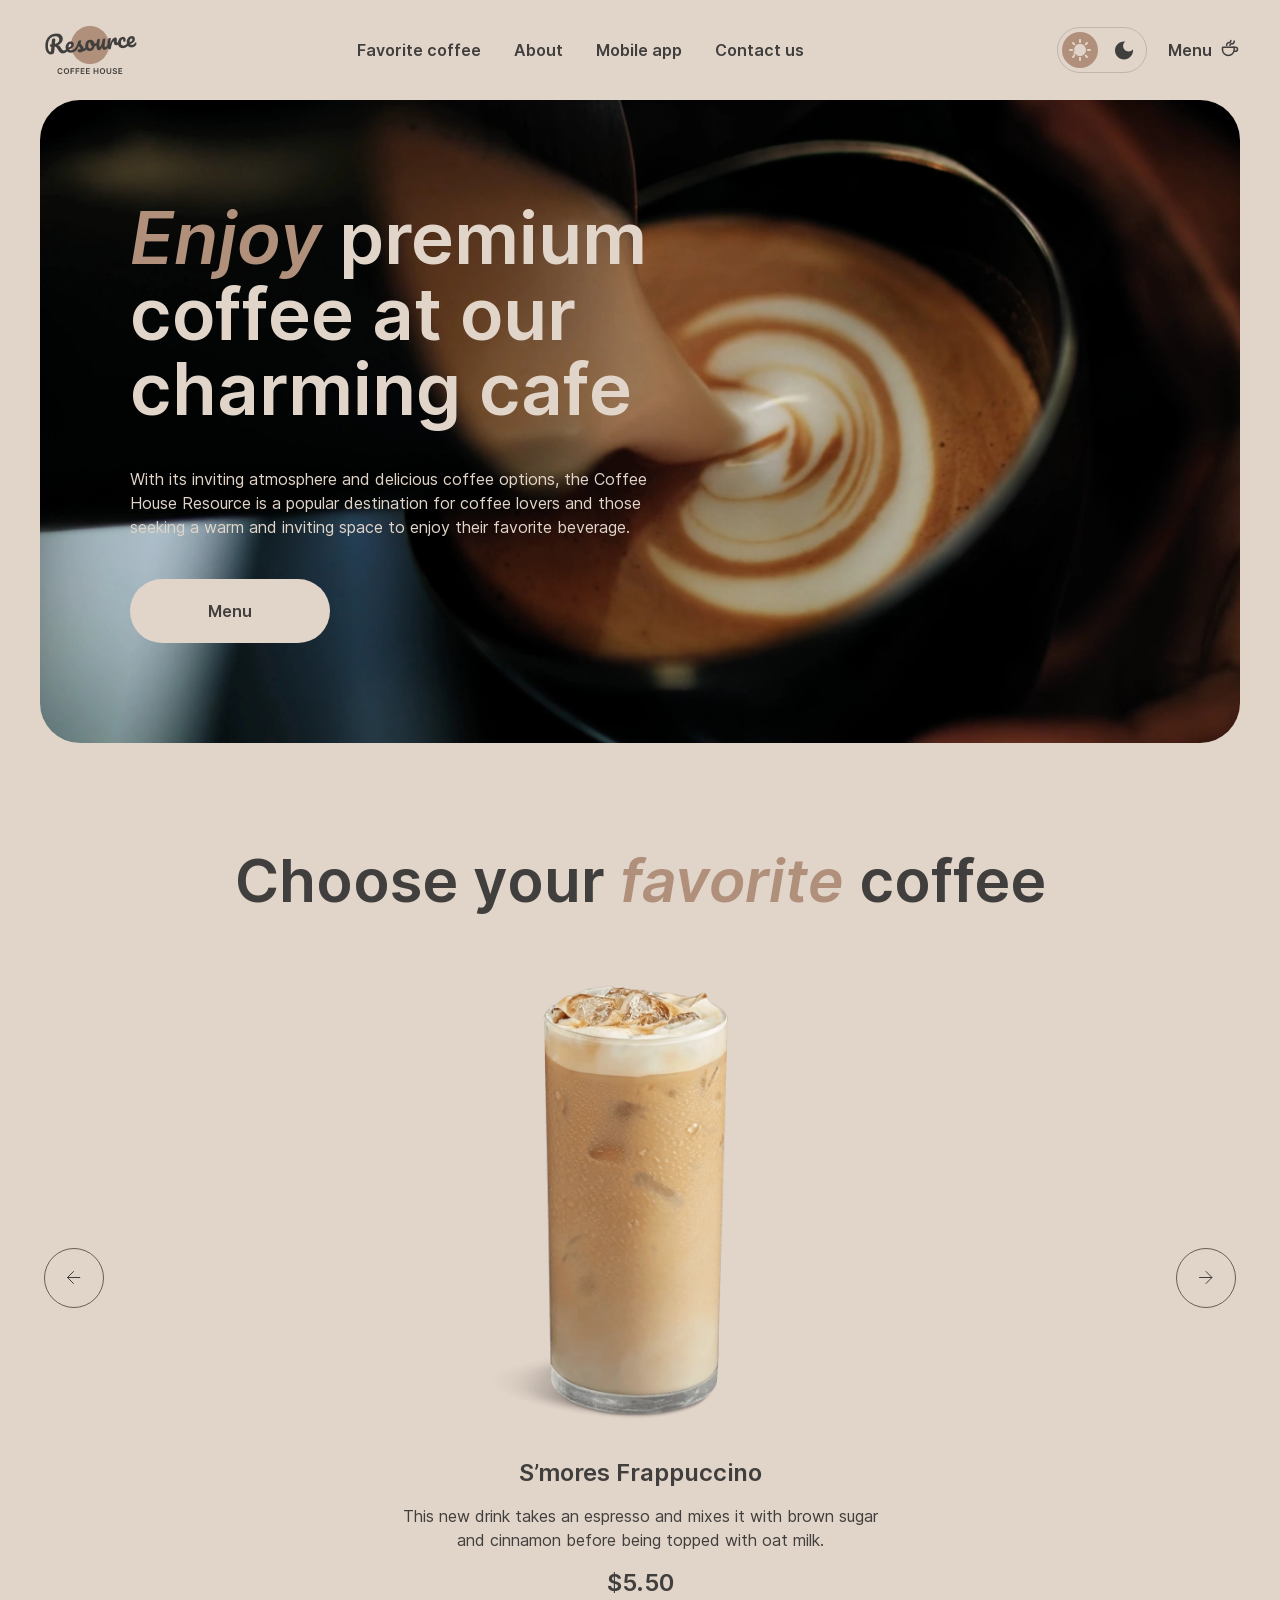
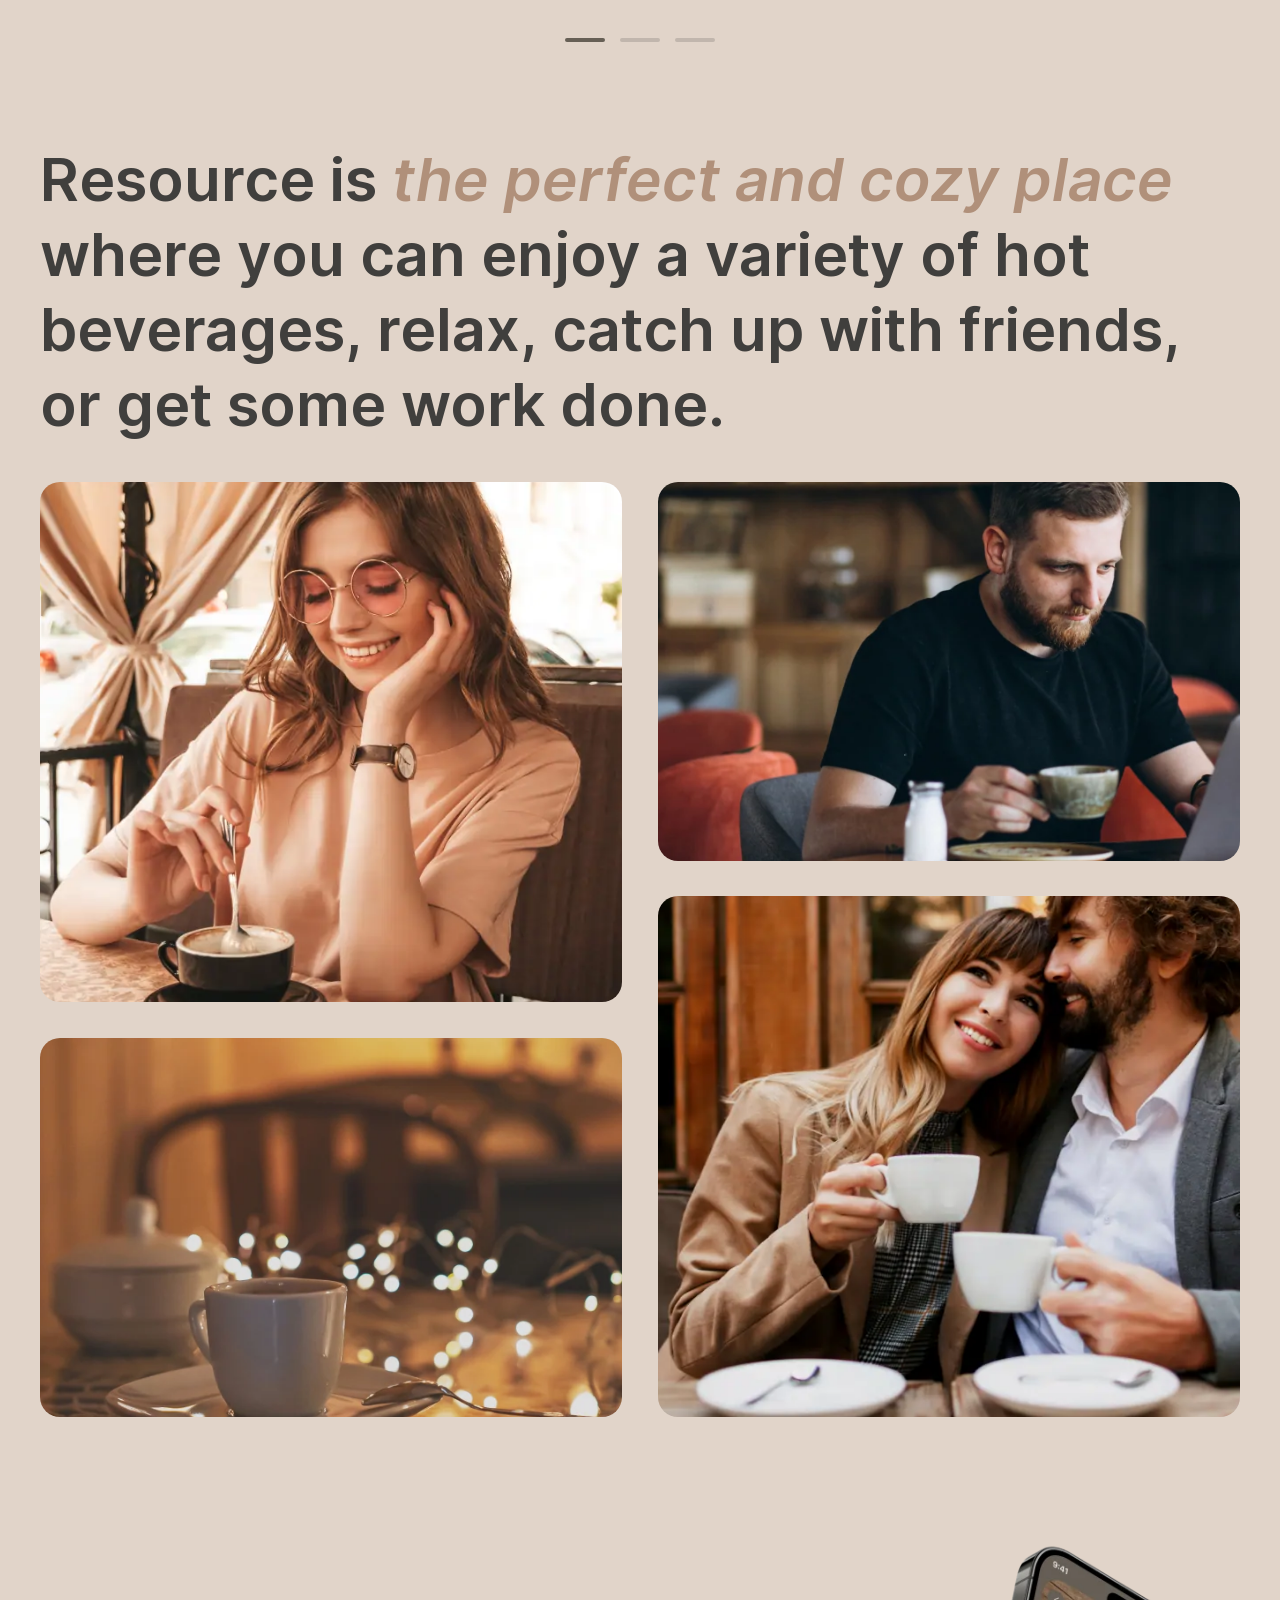
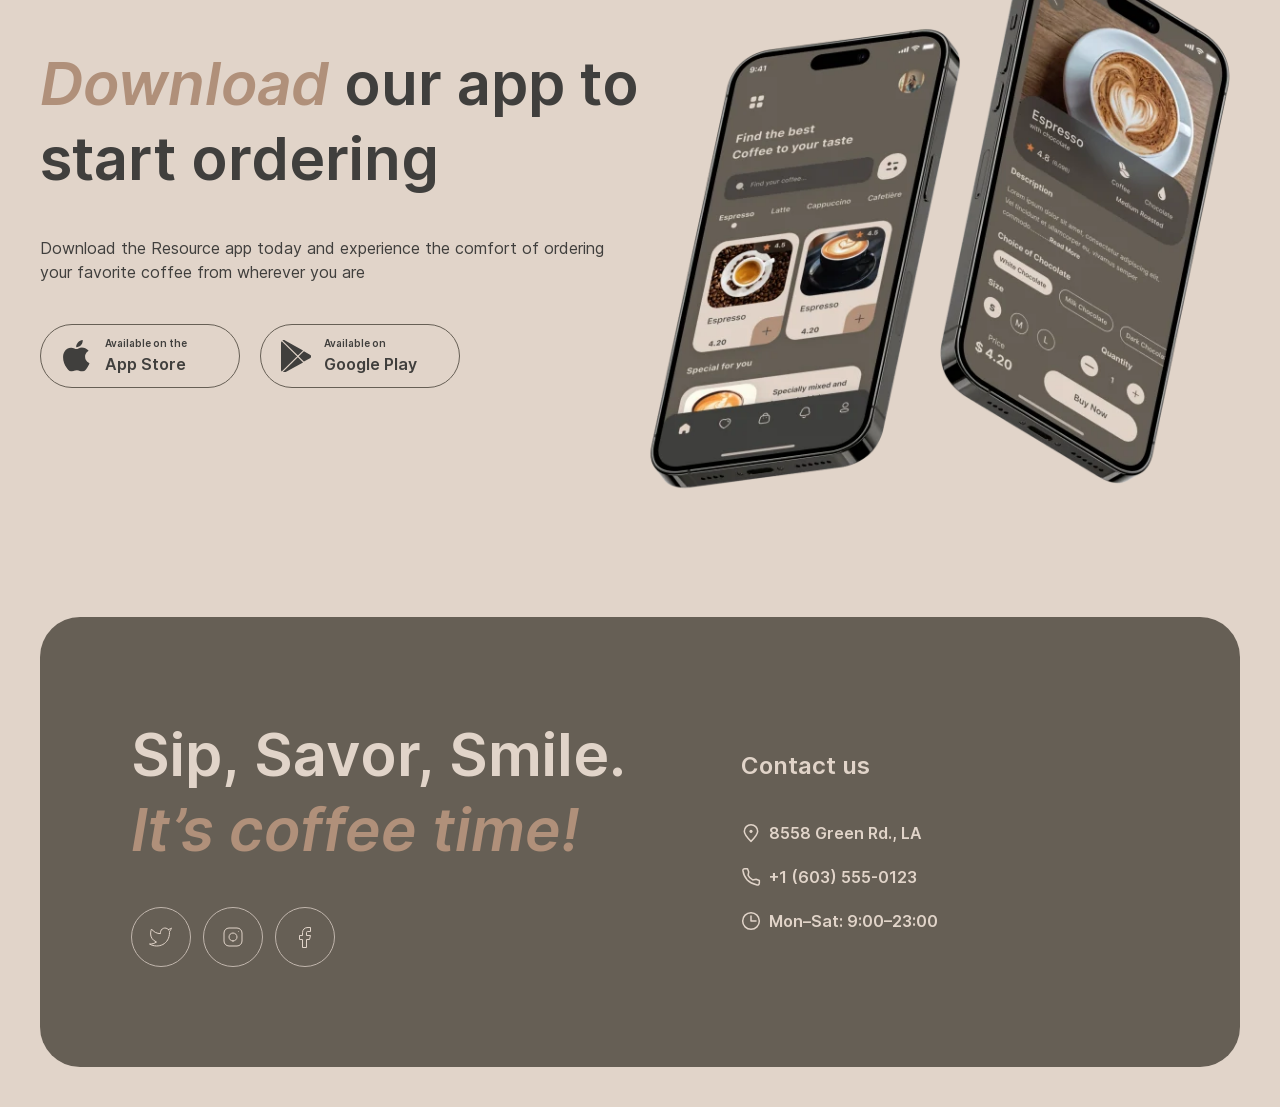
==== commit 2d878d1a: "feat: add alt to images, add sprite.svg and change html files" ====
--- a/index.html
+++ b/index.html
@@ -17,7 +17,7 @@
       }
     </script>
 
-    <script type="module" defer src="./assets/js/index.js"></script>
+    <script type="module" src="./assets/js/index.js"></script>
   </head>
   <body>
     <header class="header">
@@ -42,21 +42,7 @@
             value="light"
           />
           <label for="light-theme" class="label-light">
-            <svg
-              viewBox="0 0 22 22"
-              xmlns="http://www.w3.org/2000/svg"
-              xmlns:xlink="http://www.w3.org/1999/xlink"
-              width="22.000000"
-              height="22.000000"
-              fill="none"
-              customFrame="#000000"
-            >
-              <path
-                id="Sun"
-                d="M10 3L10 1C10 0.45 10.45 0 11 0C11.55 0 12 0.45 12 1L12 3C12 3.55 11.55 4 11 4C10.45 4 10 3.55 10 3ZM17.36 6.05L18.77 4.63C19.16 4.24 19.16 3.61 18.77 3.22C18.38 2.83 17.75 2.83 17.36 3.22L15.95 4.64C15.56 5.03 15.56 5.66 15.95 6.05C16.34 6.44 16.97 6.44 17.36 6.05ZM21 10L19 10C18.45 10 18 10.45 18 11C18 11.55 18.45 12 19 12L21 12C21.55 12 22 11.55 22 11C22 10.45 21.55 10 21 10ZM11 18C10.45 18 10 18.45 10 19L10 21C10 21.55 10.45 22 11 22C11.55 22 12 21.55 12 21L12 19C12 18.45 11.55 18 11 18ZM4.64 6.05L3.22 4.64C2.83 4.25 2.83 3.61 3.22 3.23C3.61 2.85 4.25 2.84 4.63 3.23L6.04 4.64C6.43 5.03 6.43 5.67 6.04 6.05C5.65 6.43 5.02 6.44 4.64 6.05ZM15.95 15.95C15.56 16.34 15.56 16.98 15.95 17.36L17.36 18.77C17.75 19.16 18.39 19.16 18.77 18.77C19.16 18.38 19.16 17.74 18.77 17.36L17.36 15.95C16.98 15.56 16.34 15.56 15.95 15.95ZM1 12L3 12C3.55 12 4 11.55 4 11C4 10.45 3.55 10 3 10L1 10C0.45 10 0 10.45 0 11C0 11.55 0.45 12 1 12ZM4.64 18.78L6.05 17.37C6.44 16.98 6.44 16.34 6.05 15.96C5.66 15.58 5.02 15.57 4.64 15.96L3.23 17.37C2.84 17.76 2.84 18.4 3.23 18.78C3.61 19.17 4.25 19.17 4.64 18.78ZM11 5C7.69 5 5 7.69 5 11C5 14.31 7.69 17 11 17C14.31 17 17 14.31 17 11C17 7.69 14.31 5 11 5Z"
-                fill-rule="evenodd"
-              />
-            </svg>
+            <svg class="icon"><use href="./assets/sprite.svg#sun"></use></svg>
           </label>
           <input
             class="input-header"
@@ -66,64 +52,13 @@
             value="dark"
           />
           <label for="dark-theme" class="label-dark">
-            <svg
-              viewBox="0 0 18 18"
-              xmlns="http://www.w3.org/2000/svg"
-              xmlns:xlink="http://www.w3.org/1999/xlink"
-              width="18.000000"
-              height="18.000000"
-              fill="none"
-              customFrame="#000000"
-            >
-              <path
-                id="Moon"
-                d="M9 0C4.03 0 0 4.03 0 9C0 13.97 4.03 18 9 18C13.97 18 18 13.97 18 9C18 8.54 17.96 8.08 17.9 7.64C16.92 9.01 15.32 9.9 13.5 9.9C10.52 9.9 8.1 7.48 8.1 4.5C8.1 2.69 8.99 1.08 10.36 0.0999999C9.92 0.0399999 9.46 0 9 0Z"
-                fill-rule="nonzero"
-              />
-            </svg>
+            <svg class="icon"><use href="./assets/sprite.svg#moon"></use></svg>
           </label>
         </div>
         <a class="link-menu" href="./coffee.html"
           >Menu
-          <svg
-            viewBox="0 0 20 20"
-            xmlns="http://www.w3.org/2000/svg"
-            xmlns:xlink="http://www.w3.org/1999/xlink"
-            width="20.000000"
-            height="20.000000"
-            fill="none"
-          >
-            <path
-              id="Vector"
-              d="M0 7.73333C0 8.0647 0.268629 8.33333 0.6 8.33333L11.0667 8.33333C11.398 8.33333 11.6667 8.0647 11.6667 7.73333L11.6667 5.83333C11.6667 2.61167 9.05499 0 5.83333 0C2.61167 0 0 2.61167 0 5.83333L0 7.73333Z"
-              stroke-linecap="round"
-              stroke-linejoin="round"
-              stroke-width="1.500000"
-              transform="matrix(-1,0,0,-1,14.167,17.5)"
-            />
-            <path
-              id="Vector 13"
-              d="M4.16667 4.58333C4.16667 3.75 3.57143 2.91667 2.38095 2.91667C1.06599 2.91667 0 1.85068 0 0.535714L0 0"
-              stroke-linecap="round"
-              stroke-linejoin="round"
-              stroke-width="1.500000"
-              transform="matrix(-1,0,0,1,14.167,2.91675)"
-            />
-            <path
-              id="Vector 14"
-              d="M4.16667 5L4.16667 4.58333C4.16667 3.20262 3.04738 2.08333 1.66667 2.08333C0.746192 2.08333 0 1.33714 0 0.416667L0 0"
-              stroke-linecap="round"
-              stroke-linejoin="round"
-              stroke-width="1.500000"
-              transform="matrix(-1,0,0,1,10.833,2.5)"
-            />
-            <path
-              id="Vector"
-              d="M13.333 9.16675L15.4163 9.16675C16.5669 9.16675 17.4997 10.0995 17.4997 11.2501C17.4997 12.4007 16.5669 13.3334 15.4163 13.3334L14.1663 13.3334"
-              stroke-linecap="round"
-              stroke-linejoin="round"
-              stroke-width="1.500000"
-            />
+          <svg class="icon">
+            <use href="./assets/sprite.svg#coffee-cup"></use>
           </svg>
         </a>
         <button class="burger-button"></button>
@@ -145,45 +80,8 @@
           <a class="home-link" href="./coffee.html"
             ><span class="home-link-text"
               >Menu
-              <svg
-                viewBox="0 0 20 20"
-                xmlns="http://www.w3.org/2000/svg"
-                xmlns:xlink="http://www.w3.org/1999/xlink"
-                width="20.000000"
-                height="20.000000"
-                fill="none"
-              >
-                <path
-                  id="Vector"
-                  d="M0 7.73333C0 8.0647 0.268629 8.33333 0.6 8.33333L11.0667 8.33333C11.398 8.33333 11.6667 8.0647 11.6667 7.73333L11.6667 5.83333C11.6667 2.61167 9.05499 0 5.83333 0C2.61167 0 0 2.61167 0 5.83333L0 7.73333Z"
-                  stroke-linecap="round"
-                  stroke-linejoin="round"
-                  stroke-width="1.500000"
-                  transform="matrix(-1,0,0,-1,14.167,17.5)"
-                />
-                <path
-                  id="Vector 13"
-                  d="M4.16667 4.58333C4.16667 3.75 3.57143 2.91667 2.38095 2.91667C1.06599 2.91667 0 1.85068 0 0.535714L0 0"
-                  stroke-linecap="round"
-                  stroke-linejoin="round"
-                  stroke-width="1.500000"
-                  transform="matrix(-1,0,0,1,14.167,2.91675)"
-                />
-                <path
-                  id="Vector 14"
-                  d="M4.16667 5L4.16667 4.58333C4.16667 3.20262 3.04738 2.08333 1.66667 2.08333C0.746192 2.08333 0 1.33714 0 0.416667L0 0"
-                  stroke-linecap="round"
-                  stroke-linejoin="round"
-                  stroke-width="1.500000"
-                  transform="matrix(-1,0,0,1,10.833,2.5)"
-                />
-                <path
-                  id="Vector"
-                  d="M13.333 9.16675L15.4163 9.16675C16.5669 9.16675 17.4997 10.0995 17.4997 11.2501C17.4997 12.4007 16.5669 13.3334 15.4163 13.3334L14.1663 13.3334"
-                  stroke-linecap="round"
-                  stroke-linejoin="round"
-                  stroke-width="1.500000"
-                />
+              <svg class="icon">
+                <use href="./assets/sprite.svg#coffee-cup"></use>
               </svg>
             </span>
           </a>
@@ -195,29 +93,15 @@
         </h2>
         <div class="slider-container">
           <button class="slider-button slider-button-left">
-            <svg
-              viewBox="0 0 13.5 13.004"
-              xmlns="http://www.w3.org/2000/svg"
-              xmlns:xlink="http://www.w3.org/1999/xlink"
-              width="13.500000"
-              height="13.004028"
-              fill="none"
-              customFrame="#000000"
-            >
-              <path
-                id="Vector"
-                d="M13 6.50201L0.5 6.50201M6.5 12.502L0.5 6.50201L6.5 0.502014"
-                stroke-linecap="round"
-                stroke-linejoin="round"
-                stroke-width="1.000000"
-              />
+            <svg class="icon">
+              <use href="./assets/sprite.svg#slider-arrow-left"></use>
             </svg>
           </button>
           <div class="slide">
             <div class="slide-image">
               <img
                 src="./assets/images/slider/coffee-slider-1.webp"
-                alt="Image of frappuccino"
+                alt="S’mores Frappuccino"
               />
             </div>
             <div class="slide-description">
@@ -230,23 +114,8 @@
             </div>
           </div>
           <button class="slider-button slider-button-right">
-            <svg
-              viewBox="0 0 13.5 13.004"
-              xmlns="http://www.w3.org/2000/svg"
-              xmlns:xlink="http://www.w3.org/1999/xlink"
-              width="13.500000"
-              height="13.004028"
-              fill="none"
-              customFrame="#000000"
-            >
-              <path
-                id="Vector"
-                d="M12.5 6L0 6M6 12L0 6L6 0"
-                stroke-linecap="round"
-                stroke-linejoin="round"
-                stroke-width="1.000000"
-                transform="matrix(-1,0,0,1,13,0.502014)"
-              />
+            <svg class="icon">
+              <use href="./assets/sprite.svg#slider-arrow-right"></use>
             </svg>
           </button>
         </div>
@@ -266,18 +135,30 @@
         <div class="about-gallery">
           <div class="about-gallery-part">
             <div class="about-gallery-item item-1">
-              <img src="./assets/images/about/about-1 .webp" alt="" />
+              <img
+                src="./assets/images/about/about-1.webp"
+                alt="A woman relaxing in a comfortable armchair, holding a steaming ceramic mug of coffee"
+              />
             </div>
             <div class="about-gallery-item item-2">
-              <img src="./assets/images/about/about-2.webp" alt="" />
+              <img
+                src="./assets/images/about/about-2.webp"
+                alt="A white ceramic cup of fresh cappuccino with rich foam"
+              />
             </div>
           </div>
           <div class="about-gallery-part">
             <div class="about-gallery-item item-3">
-              <img src="./assets/images/about/about-3.webp" alt="" />
+              <img
+                src="./assets/images/about/about-3.webp"
+                alt="A young man working on his laptop while taking a sip of coffee in a modern cafe"
+              />
             </div>
             <div class="about-gallery-item item-4">
-              <img src="./assets/images/about/about-4.webp" alt="" />
+              <img
+                src="./assets/images/about/about-4.webp"
+                alt="Romantic couple sharing a tender moment while holding warm ceramic mugs of coffee"
+              />
             </div>
           </div>
         </div>
@@ -294,63 +175,17 @@
 
           <div class="apps-buttons">
             <button class="apps-button button-app-store">
-              <svg
-                viewBox="0 0 26.4092 31.6486"
-                xmlns="http://www.w3.org/2000/svg"
-                xmlns:xlink="http://www.w3.org/1999/xlink"
-                width="30.409180"
-                height="31.648560"
-                fill="none"
-                customFrame="#000000"
-              >
-                <path
-                  id="Vector"
-                  d="M19.648 -0C19.8592 1.872 19.0983 3.7167 17.9863 5.07264C16.8259 6.40748 14.9695 7.42846 13.1615 7.29696C12.9248 5.49566 13.8409 3.58024 14.8664 2.41164C16.0256 1.08548 18.0384 0.06948 19.648 -0ZM25.5669 10.7989C25.3653 10.9162 22.0212 12.8621 22.0578 16.8306C22.0998 21.6229 26.3572 23.2071 26.4093 23.2245C26.3839 23.3361 25.7426 25.5108 24.1458 27.719C22.8124 29.6629 21.4153 31.5635 19.1963 31.5982C18.1414 31.6219 17.429 31.3261 16.6868 31.0179C15.9125 30.6964 15.1057 30.3614 13.8435 30.3614C11.3483 30.3614 10.576 31.5635 8.50842 31.6466C6.39504 31.7223 4.7804 29.5711 3.3986 27.6446C0.6363 23.7107 -1.514 16.5589 1.36918 11.6922C2.76624 9.30542 5.31352 7.76836 8.03638 7.72742C9.2354 7.70352 10.3854 8.15406 11.3935 8.549C12.1645 8.85104 12.8524 9.12056 13.4159 9.12056C13.9109 9.12056 14.5795 8.86182 15.3589 8.56024C16.5871 8.08496 18.0901 7.50334 19.6213 7.66044C20.6684 7.6902 23.6483 8.06362 25.5709 10.7966L25.5669 10.7989Z"
-                  fill-rule="evenodd"
-                />
-              </svg>
-
+              <svg class="icon">
+                <use href="./assets/sprite.svg#apple"></use>
+              </svg>
               <span class="apps-button-content">
                 <span class="apps-button-available">Available on the</span>
                 <span class="apps-button-name">App Store</span>
               </span>
             </button>
             <button class="apps-button button-google-play">
-              <svg
-                viewBox="0 0 30.3428 32.7933"
-                xmlns="http://www.w3.org/2000/svg"
-                xmlns:xlink="http://www.w3.org/1999/xlink"
-                width="30.342773"
-                height="32.793335"
-                fill="none"
-                customFrame="#000000"
-              >
-                <g id="Icon">
-                  <path
-                    id="Vector"
-                    d="M0.572202 30.0694C0.209755 29.6994 0 29.1235 0 28.3776L0 1.77295C0 1.02708 0.209755 0.451132 0.572202 0.0812048L0.661658 0L15.9523 14.9024L15.9523 15.2542L0.661658 30.1566L0.572202 30.0694Z"
-                    fill-rule="nonzero"
-                    transform="matrix(1,0,0,-1,0,31.4724)"
-                  />
-                  <path
-                    id="Vector"
-                    d="M5.09122 0L0 4.96996L0 5.32184L5.09739 10.2918L5.21152 10.2271L11.2482 6.87824C12.971 5.92786 12.971 4.36394 11.2482 3.40754L5.21152 0.0646638L5.09122 0Z"
-                    fill-rule="nonzero"
-                    transform="matrix(1,0,0,-1,17.8027,21.54)"
-                  />
-                  <path
-                    id="Vector"
-                    d="M20.5916 10.3926L15.3801 15.4739L0 0.476785C0.572203 -0.109685 1.50531 -0.180363 2.56643 0.406106L20.5916 10.3926Z"
-                    fill-rule="nonzero"
-                    transform="matrix(1,0,0,-1,1.49805,32.7935)"
-                  />
-                  <path
-                    id="Vector"
-                    d="M20.5916 5.08123L2.56643 15.0678C1.50531 15.6482 0.572203 15.5775 0 14.9911L15.3801 0L20.5916 5.08123Z"
-                    fill-rule="nonzero"
-                    transform="matrix(1,0,0,-1,1.49805,15.4688)"
-                  />
-                </g>
+              <svg class="icon">
+                <use href="./assets/sprite.svg#google-play"></use>
               </svg>
               <span class="apps-button-content">
                 <span class="apps-button-available">Available on</span>
@@ -360,7 +195,10 @@
           </div>
         </div>
         <div class="apps-image">
-          <img src="./assets/images/mobile-screens.webp" alt="" />
+          <img
+            src="./assets/images/mobile-screens.webp"
+            alt="Smartphone with the official coffee shop ordering application on screen"
+          />
         </div>
       </section>
     </main>
@@ -373,75 +211,22 @@
         <ul class="social-link-list">
           <li class="social-link-item">
             <a class="social-link-link" href="#"
-              ><svg
-                viewBox="0 0 23 18.949"
-                xmlns="http://www.w3.org/2000/svg"
-                xmlns:xlink="http://www.w3.org/1999/xlink"
-                width="23.000000"
-                height="18.948975"
-                fill="none"
-                customFrame="#000000"
-              >
-                <path
-                  id="Vector"
-                  d="M19.36 2.04518C18.7577 1.35269 17.9573 0.861875 17.067 0.639109C16.1767 0.416343 15.2395 0.472378 14.3821 0.799636C13.5247 1.12689 12.7884 1.70958 12.273 2.4689C11.7575 3.22821 11.4877 4.12752 11.5 5.04518L11.5 6.04518C9.74263 6.09075 8.00127 5.701 6.43101 4.91063C4.86074 4.12026 3.51032 2.95382 2.5 1.51518C2.5 1.51518 -1.5 10.5152 7.5 14.5152C5.44053 15.9131 2.98716 16.6141 0.5 16.5152C9.5 21.5152 20.5 16.5152 20.5 5.01518C20.4991 4.73664 20.4723 4.45878 20.42 4.18518C21.4406 3.17868 22.5 0.515183 22.5 0.515183C22.5 0.515183 20.4821 1.70729 19.36 2.04518Z"
-                  fill-rule="nonzero"
-                  stroke-linecap="round"
-                  stroke-linejoin="round"
-                  stroke-width="1.000000"
-                />
+              ><svg class="icon icon-twitter">
+                <use href="./assets/sprite.svg#twitter"></use>
               </svg>
             </a>
           </li>
           <li class="social-link-item">
             <a class="social-link-link" href="#">
-              <svg
-                viewBox="0 0 24 24"
-                xmlns="http://www.w3.org/2000/svg"
-                width="24"
-                height="24"
-                fill="none"
-                stroke="currentColor"
-                stroke-width="1"
-              >
-                <path
-                  id="Vector"
-                  d="M12 16C9.79086 16 8 14.2091 8 12C8 9.79086 9.79086 8 12 8C14.2091 8 16 9.79086 16 12C16 14.2091 14.2091 16 12 16Z"
-                  stroke-linecap="round"
-                  stroke-linejoin="round"
-                />
-                <path
-                  id="Vector"
-                  d="M3 16C3 18.7614 5.23858 21 8 21L16 21C18.7614 21 21 18.7614 21 16L21 8C21 5.23858 18.7614 3 16 3L8 3C5.23858 3 3 5.23858 3 8L3 16Z"
-                />
-                <path
-                  id="Vector"
-                  d="M17.5 6.51L17.51 6.5"
-                  stroke-linecap="round"
-                  stroke-linejoin="round"
-                />
+              <svg class="icon icon-instagram">
+                <use href="./assets/sprite.svg#instagram"></use>
               </svg>
             </a>
           </li>
           <li class="social-link-item">
             <a class="social-link-link" href="#">
-              <svg
-                viewBox="0 0 12 21"
-                xmlns="http://www.w3.org/2000/svg"
-                xmlns:xlink="http://www.w3.org/1999/xlink"
-                width="12.000000"
-                height="21.000000"
-                fill="none"
-                customFrame="#000000"
-              >
-                <path
-                  id="Vector"
-                  d="M8.5 0.5C7.17392 0.5 5.90215 1.02678 4.96447 1.96447C4.02678 2.90215 3.5 4.17392 3.5 5.5L3.5 8.5L0.5 8.5L0.5 12.5L3.5 12.5L3.5 20.5L7.5 20.5L7.5 12.5L10.5 12.5L11.5 8.5L7.5 8.5L7.5 5.5C7.5 5.23478 7.60536 4.98043 7.79289 4.79289C7.98043 4.60536 8.23478 4.5 8.5 4.5L11.5 4.5L11.5 0.5L8.5 0.5Z"
-                  fill-rule="nonzero"
-                  stroke-linecap="round"
-                  stroke-linejoin="round"
-                  stroke-width="1.000000"
-                />
+              <svg class="icon icon-facebook">
+                <use href="./assets/sprite.svg#facebook"></use>
               </svg>
             </a>
           </li>
@@ -457,110 +242,24 @@
               target="_blank"
               rel="noopener noreferrer"
             >
-              <svg
-                viewBox="0 0 20 20"
-                xmlns="http://www.w3.org/2000/svg"
-                xmlns:xlink="http://www.w3.org/1999/xlink"
-                width="20.000000"
-                height="20.000000"
-                fill="none"
-              >
-                <rect
-                  id="pin-alt"
-                  width="20.000000"
-                  height="20.000000"
-                  x="0.000000"
-                  y="0.000000"
-                />
-                <path
-                  id="Ellipse"
-                  d="M9.99967 18.3332C9.99967 18.3332 3.33301 12.0151 3.33301 8.33317C3.33301 4.65127 6.31778 1.6665 9.99967 1.6665C13.6816 1.6665 16.6663 4.65127 16.6663 8.33317C16.6663 12.0151 9.99967 18.3332 9.99967 18.3332Z"
-                  fill-rule="nonzero"
-                  stroke="rgb(225,212,201)"
-                  stroke-width="1.500000"
-                />
-                <path
-                  id="Vector"
-                  d="M10.0003 9.16667C10.4606 9.16667 10.8337 8.79357 10.8337 8.33333C10.8337 7.8731 10.4606 7.5 10.0003 7.5C9.54009 7.5 9.16699 7.8731 9.16699 8.33333C9.16699 8.79357 9.54009 9.16667 10.0003 9.16667Z"
-                  fill="rgb(225,212,201)"
-                  fill-rule="nonzero"
-                />
-                <path
-                  id="Vector"
-                  d="M10.0003 9.16667C9.54009 9.16667 9.16699 8.79357 9.16699 8.33333C9.16699 7.8731 9.54009 7.5 10.0003 7.5C10.4606 7.5 10.8337 7.8731 10.8337 8.33333C10.8337 8.79357 10.4606 9.16667 10.0003 9.16667Z"
-                  fill-rule="nonzero"
-                  stroke="rgb(225,212,201)"
-                  stroke-linecap="round"
-                  stroke-linejoin="round"
-                  stroke-width="1.500000"
-                />
+              <svg class="icon icon-facebook">
+                <use href="./assets/sprite.svg#pin-alt"></use>
               </svg>
               <span>8558 Green Rd., LA</span>
             </a>
           </li>
           <li class="contacts-item">
             <a class="contacts-link" href="tel:+375291234567">
-              <svg
-                viewBox="0 0 20 20"
-                xmlns="http://www.w3.org/2000/svg"
-                xmlns:xlink="http://www.w3.org/1999/xlink"
-                width="20.000000"
-                height="20.000000"
-                fill="none"
-              >
-                <rect
-                  id="phone"
-                  width="20.000000"
-                  height="20.000000"
-                  x="0.000000"
-                  y="0.000000"
-                />
-                <path
-                  id="Path"
-                  d="M11.6665 12.9165C9.34845 11.753 7.91654 10.4165 7.08321 8.33317L7.72483 4.89142L6.51197 1.6665L3.72946 1.6665C2.60191 1.6665 1.7147 2.59979 1.90113 3.71181C2.29897 6.08478 3.37245 10.0391 6.24987 12.9165C9.27291 15.9395 13.5648 17.3312 16.1366 17.9284C17.2978 18.198 18.3332 17.2907 18.3332 16.0986L18.3332 13.4842L15.0984 12.2515L11.6665 12.9165Z"
-                  fill-rule="nonzero"
-                  stroke="rgb(225,212,201)"
-                  stroke-linecap="round"
-                  stroke-linejoin="round"
-                  stroke-width="1.500000"
-                />
+              <svg class="icon icon-facebook">
+                <use href="./assets/sprite.svg#phone"></use>
               </svg>
               <span>+1 (603) 555-0123</span>
             </a>
           </li>
           <li class="contacts-item">
             <a class="contacts-link" href="">
-              <svg
-                viewBox="0 0 20 20"
-                xmlns="http://www.w3.org/2000/svg"
-                xmlns:xlink="http://www.w3.org/1999/xlink"
-                width="20.000000"
-                height="20.000000"
-                fill="none"
-              >
-                <rect
-                  id="clock"
-                  width="20.000000"
-                  height="20.000000"
-                  x="0.000000"
-                  y="0.000000"
-                />
-                <path
-                  id="Vector"
-                  d="M10 5L10 10L15 10"
-                  stroke="rgb(225,212,201)"
-                  stroke-linecap="round"
-                  stroke-linejoin="round"
-                  stroke-width="1.500000"
-                />
-                <path
-                  id="Vector"
-                  d="M10.0003 18.3332C5.39795 18.3332 1.66699 14.6022 1.66699 9.99984C1.66699 5.39746 5.39795 1.6665 10.0003 1.6665C14.6027 1.6665 18.3337 5.39746 18.3337 9.99984C18.3337 14.6022 14.6027 18.3332 10.0003 18.3332Z"
-                  stroke="rgb(225,212,201)"
-                  stroke-linecap="round"
-                  stroke-linejoin="round"
-                  stroke-width="1.500000"
-                />
+              <svg class="icon icon-facebook">
+                <use href="./assets/sprite.svg#clock"></use>
               </svg>
               <span>Mon–Sat: 9:00–23:00</span>
             </a>
--- a/css/common.css
+++ b/css/common.css
@@ -113,7 +113,7 @@
 }
 
 @media (max-width: 768px) {
-  .body {
+  body {
     padding-inline: clamp(
       16px,
       calc(16px + (40 - 16) * ((100vw - 380px) / (768 - 380))),
--- a/css/header.css
+++ b/css/header.css
@@ -1,3 +1,9 @@
+@property --color-theme {
+  syntax: "<color>";
+  inherits: true;
+  initial-value: #403f3d;
+}
+
 .header {
   display: flex;
   justify-content: space-between;
@@ -64,8 +70,8 @@
 .input-header:checked + label {
   background-color: var(--text-accent);
 
-  svg {
-    fill: var(--text-inverse);
+  .icon {
+    --color-theme: var(--text-inverse); /*    fill: var(--text-inverse); */
   }
 }
 
@@ -80,10 +86,18 @@
   cursor: pointer;
   transition: background-color 0.3s;
 
-  svg {
-    fill: var(--text-primary);
-    transition: fill 0.3s;
-  }
+  .icon {
+    width: 22px;
+    height: 22px;
+    /*     fill: var(--text-primary); */
+    --color-theme: var(--text-primary);
+    transition: --color-theme 0.3s;
+  }
+}
+
+.label-dark .icon {
+  width: 18px;
+  height: 19px;
 }
 
 .link-menu {
@@ -103,8 +117,10 @@
     }
   }
 
-  svg {
-    stroke: var(--text-primary);
+  .icon {
+    width: 20px;
+    height: 20px;
+    --color-cup: var(--text-primary);
   }
 }
 
@@ -159,8 +175,9 @@
   .label-dark:hover {
     background-color: var(--border-inverse);
 
-    svg {
-      fill: var(--text-inverse);
+    .icon {
+      --color-theme: var(--text-inverse);
+      /*       fill: var(--text-inverse); */
     }
   }
 
--- a/css/index.css
+++ b/css/index.css
@@ -1,3 +1,9 @@
+@property --color-apple {
+  syntax: "<color>";
+  inherits: true;
+  initial-value: #403f3d;
+}
+
 .home-section {
   padding: 100px;
   padding-inline: clamp(
@@ -48,8 +54,10 @@
 .home-link-text {
   position: relative;
 
-  svg {
-    stroke: var(--text-primary);
+  .icon {
+    --color-cup: var(--text-primary);
+    width: 20px;
+    height: 20px;
     display: block;
     opacity: 0;
     position: absolute;
@@ -106,9 +114,11 @@
     background-color 0.3s,
     border-color 0.3s;
 
-  svg {
+  .icon {
+    width: 13.5px;
+    height: 13px;
     stroke: var(--text-primary);
-    transition: stroke 0.3s;
+    transition: color 0.3s;
   }
 }
 
@@ -248,10 +258,17 @@
     border-color 0.3s;
   cursor: pointer;
 
-  svg {
-    fill: var(--text-primary);
-    transition: fill 0.3s;
-  }
+  .icon {
+    width: 30.5px;
+    height: 31.6px;
+    --color-apple: var(--text-primary);
+    transition: --color-apple 0.4s;
+  }
+}
+
+.button-google-play .icon {
+  width: 30.3px;
+  height: 32.8px;
 }
 
 .apps-button-content {
@@ -289,7 +306,7 @@
     background-color: var(--bgc-container);
     border-color: var(--bgc-container);
 
-    svg {
+    .icon {
       stroke: var(--text-inverse);
     }
   }
@@ -302,8 +319,8 @@
     .apps-button-name {
       color: var(--text-inverse);
     }
-    svg {
-      fill: var(--text-inverse);
+    .icon {
+      --color-apple: var(--text-inverse);
     }
   }
 }
@@ -331,6 +348,10 @@
     );
   }
 
+  .home-link .icon {
+    opacity: 1;
+  }
+
   .slider-container {
     width: 100%;
   }
@@ -361,7 +382,6 @@
   .item-1,
   .item-4 {
     height: 590px;
-    /*  aspect-ratio: 688 / 590; */
     aspect-ratio: auto;
   }
 
@@ -413,10 +433,4 @@
   .apps-buttons {
     flex-direction: column;
   }
-
-  .footer {
-    .title-section {
-      max-width: 300px;
-    }
-  }
-}
+}
--- a/css/footer.css
+++ b/css/footer.css
@@ -47,9 +47,24 @@
     border-color 0.3s,
     background-color 0.3s;
 
-  svg {
+  .icon {
     stroke: var(--text-inverse);
     transition: 0.3s;
+  }
+
+  .icon-twitter {
+    width: 23px;
+    height: 20px;
+  }
+
+  .icon-instagram {
+    width: 24px;
+    height: 24px;
+  }
+
+  .icon-facebook {
+    width: 12px;
+    height: 21px;
   }
 }
 
@@ -76,6 +91,12 @@
   font-weight: 600;
   line-height: 150%;
   letter-spacing: 0;
+
+  .icon {
+    width: 20px;
+    height: 20px;
+    stroke: var(--text-inverse);
+  }
 }
 
 .contacts-link::after {
@@ -98,7 +119,7 @@
     border-color: var(--bgc-page);
     background-color: var(--bgc-page);
 
-    svg {
+    .icon {
       stroke: var(--text-primary);
     }
   }
@@ -132,5 +153,17 @@
       calc(40px + (100 - 40) * ((100vw - 380px) / (768 - 380))),
       100px
     );
+
+    .title-section {
+      max-width: 300px;
+    }
   }
 }
+
+@media (max-width: 485px) {
+  .footer {
+    .title-section {
+      max-width: 300px;
+    }
+  }
+}
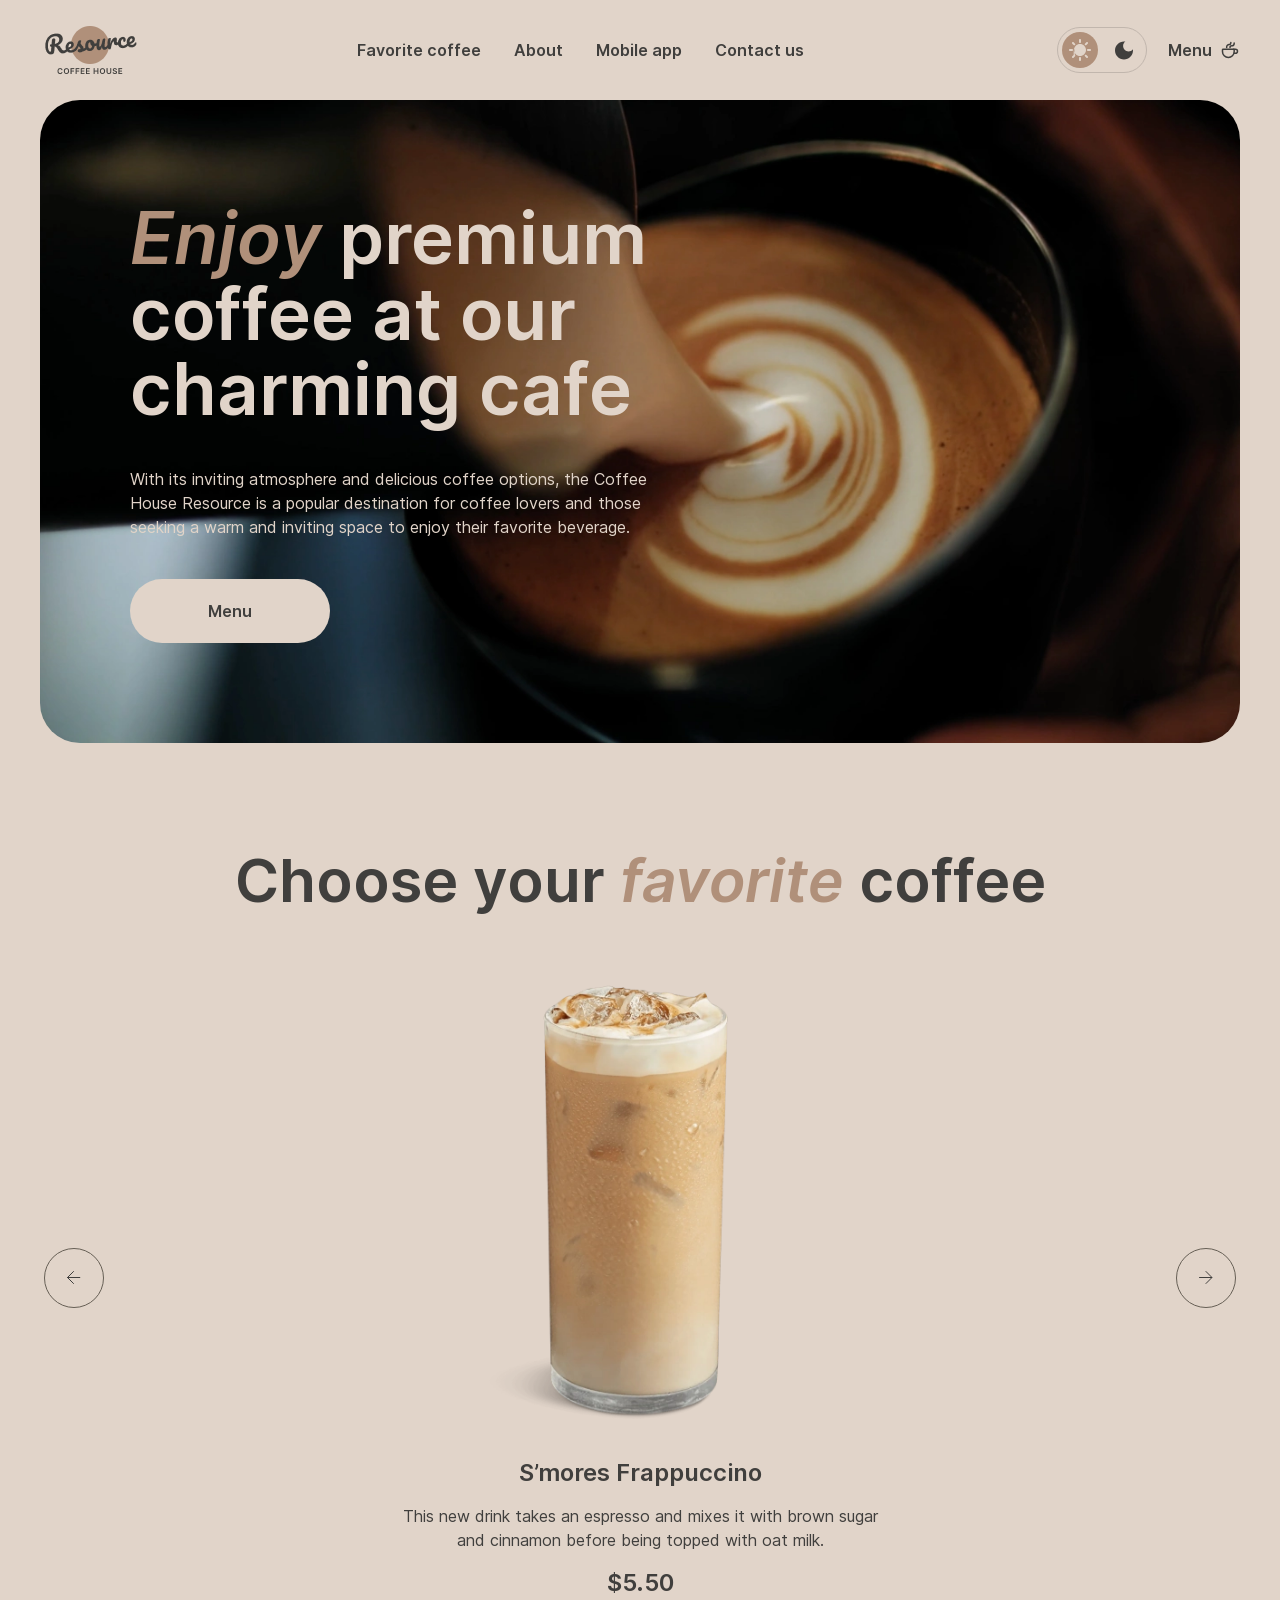
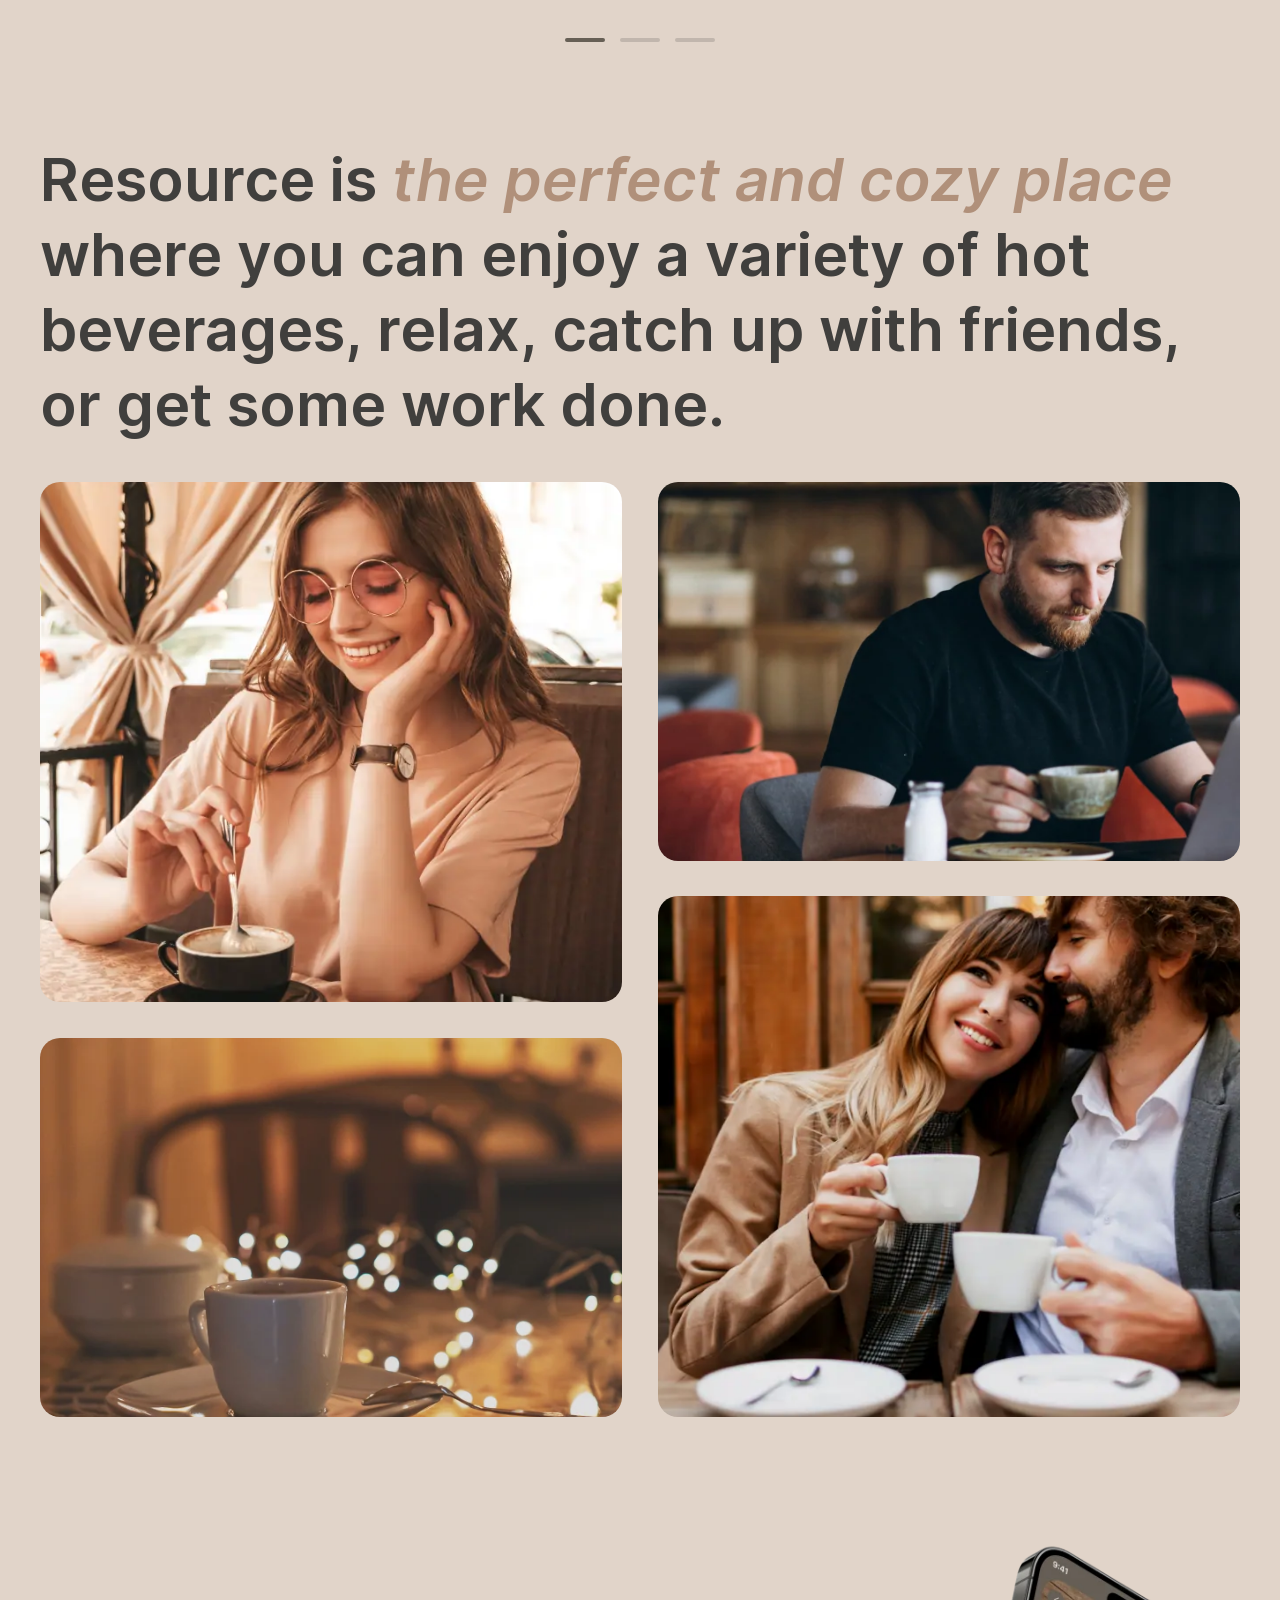
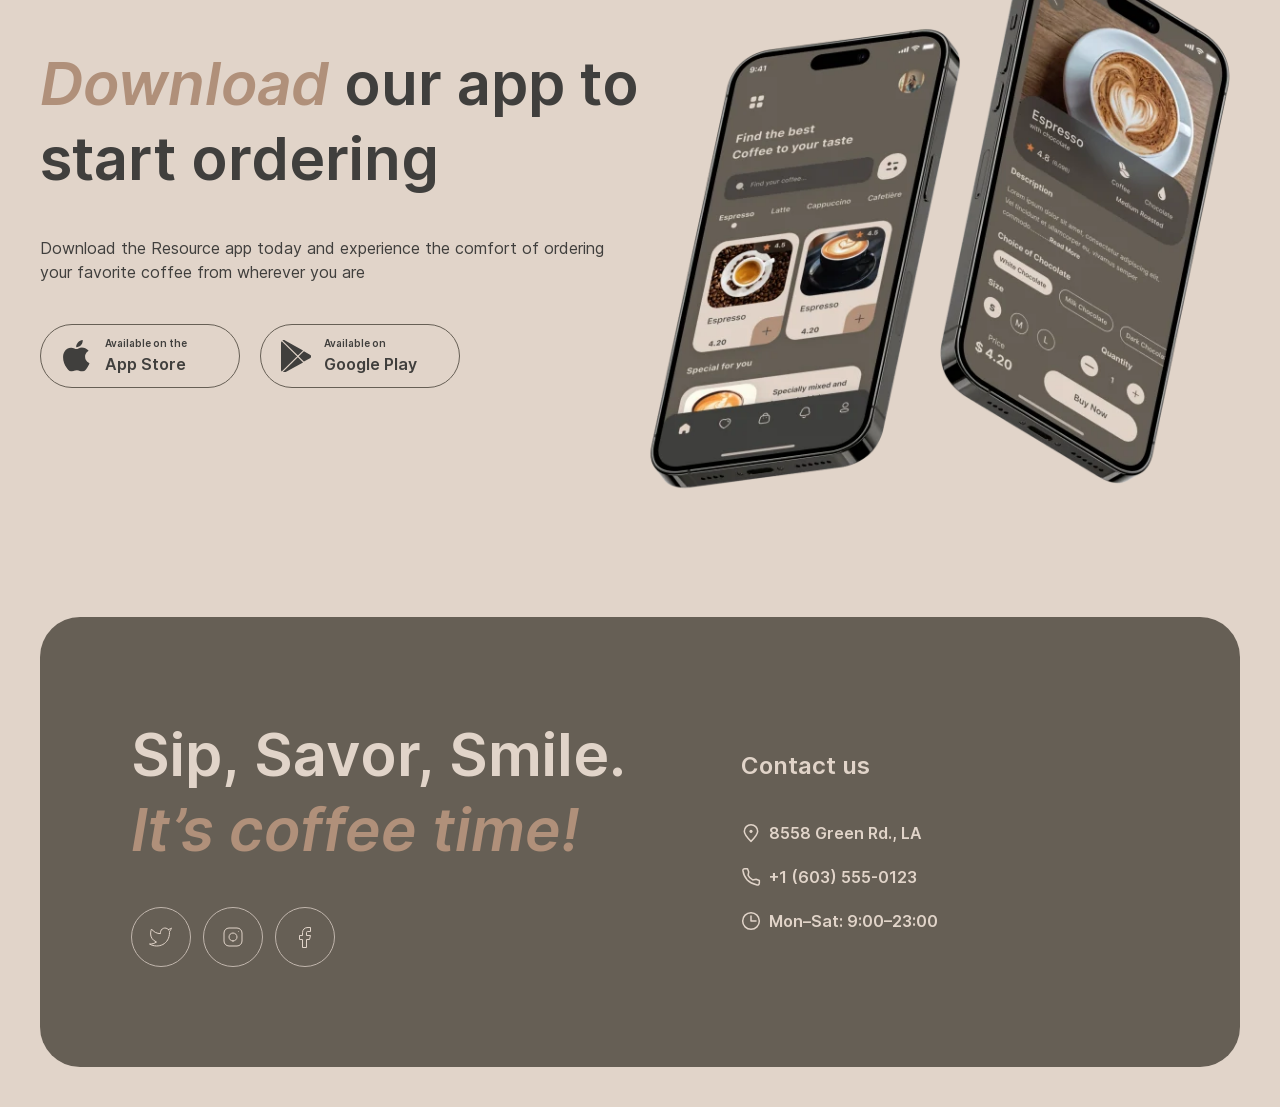
==== commit 7a7ea657: "feat: implement burger menu" ====
--- a/index.html
+++ b/index.html
@@ -30,6 +30,14 @@
           <li class="nav-item"><a href="#about">About</a></li>
           <li class="nav-item"><a href="#mobile-apps">Mobile app</a></li>
           <li class="nav-item"><a href="#footer">Contact us</a></li>
+          <li class="nav-item nav-item-menu">
+            <a class="link-menu nav-burger" href="./coffee.html"
+              >Menu
+              <svg class="icon burger-menu-cup">
+                <use href="./assets/sprite.svg#coffee-cup"></use>
+              </svg>
+            </a>
+          </li>
         </ul>
       </nav>
       <div class="header-actions">
@@ -206,7 +214,7 @@
       <div class="footer-offer">
         <h2 class="title-section">
           Sip, Savor, Smile.
-          <span class="text-accent">It’s coffee time!</span>
+          <span class="text-accent">It’s coffee time! </span>
         </h2>
         <ul class="social-link-list">
           <li class="social-link-item">
--- a/css/header.css
+++ b/css/header.css
@@ -5,6 +5,7 @@
 }
 
 .header {
+  position: relative;
   display: flex;
   justify-content: space-between;
   align-items: center;
@@ -29,8 +30,12 @@
   );
 }
 
+.nav-item-menu {
+  display: none;
+}
+
 .nav-item a {
-  display: block;
+  display: flex;
   font-size: 1rem;
   font-weight: 600;
   line-height: 150%;
@@ -71,7 +76,7 @@
   background-color: var(--text-accent);
 
   .icon {
-    --color-theme: var(--text-inverse); /*    fill: var(--text-inverse); */
+    --color-theme: var(--text-inverse);
   }
 }
 
@@ -103,6 +108,7 @@
 .link-menu {
   position: relative;
   display: flex;
+  align-items: center;
   gap: 8px;
   font-weight: 600;
   line-height: 150%;
@@ -121,6 +127,11 @@
     width: 20px;
     height: 20px;
     --color-cup: var(--text-primary);
+  }
+
+  .burger-menu-cup {
+    width: 40px;
+    height: 40px;
   }
 }
 
@@ -153,7 +164,11 @@
   left: 50%;
   transform: translateX(-50%);
   width: 16px;
+  height: 1px;
+  background-color: var(--text-primary);
   border: 1px solid var(--text-primary);
+
+  transition: 0.3s ease;
 }
 
 .burger-button::before {
@@ -161,7 +176,29 @@
 }
 
 .burger-button::after {
-  bottom: 17px;
+  top: 24px;
+}
+
+body.menu-open {
+  overflow: hidden;
+
+  main {
+    visibility: hidden;
+  }
+
+  .header-nav {
+    transform: translateX(0);
+  }
+
+  .burger-button::before {
+    top: 50%;
+    transform: translate(-50%, -50%) rotate(-45deg);
+  }
+
+  .burger-button::after {
+    top: 50%;
+    transform: translate(-50%, -50%) rotate(45deg);
+  }
 }
 
 /* Media */
@@ -177,7 +214,6 @@
 
     .icon {
       --color-theme: var(--text-inverse);
-      /*       fill: var(--text-inverse); */
     }
   }
 
@@ -192,6 +228,7 @@
     width: 44px;
     height: 40px;
   }
+
   .burger-button {
     display: block;
   }
@@ -200,14 +237,37 @@
     display: none;
   }
 
-  /* Adaptive burger menu */
+  .nav-item-menu {
+    display: flex;
+  }
 
   .header-nav {
-    display: none;
+    position: fixed;
+    top: 100px;
+    left: 0;
+    width: 100%;
+    height: calc(100vh - 100px);
+    transform: translateX(100%);
+    background-color: var(--bgc-page);
+
+    display: flex;
+    justify-content: center;
+    align-items: center;
+    z-index: 100;
+
+    transition: transform 0.3s ease;
   }
 
   .nav-list {
+    display: flex;
+    flex-direction: column;
+    align-items: center;
     gap: 60px;
+  }
+
+  .nav-item a {
+    font-size: 2rem;
+    line-height: 125%;
   }
 
   .header-actions {
